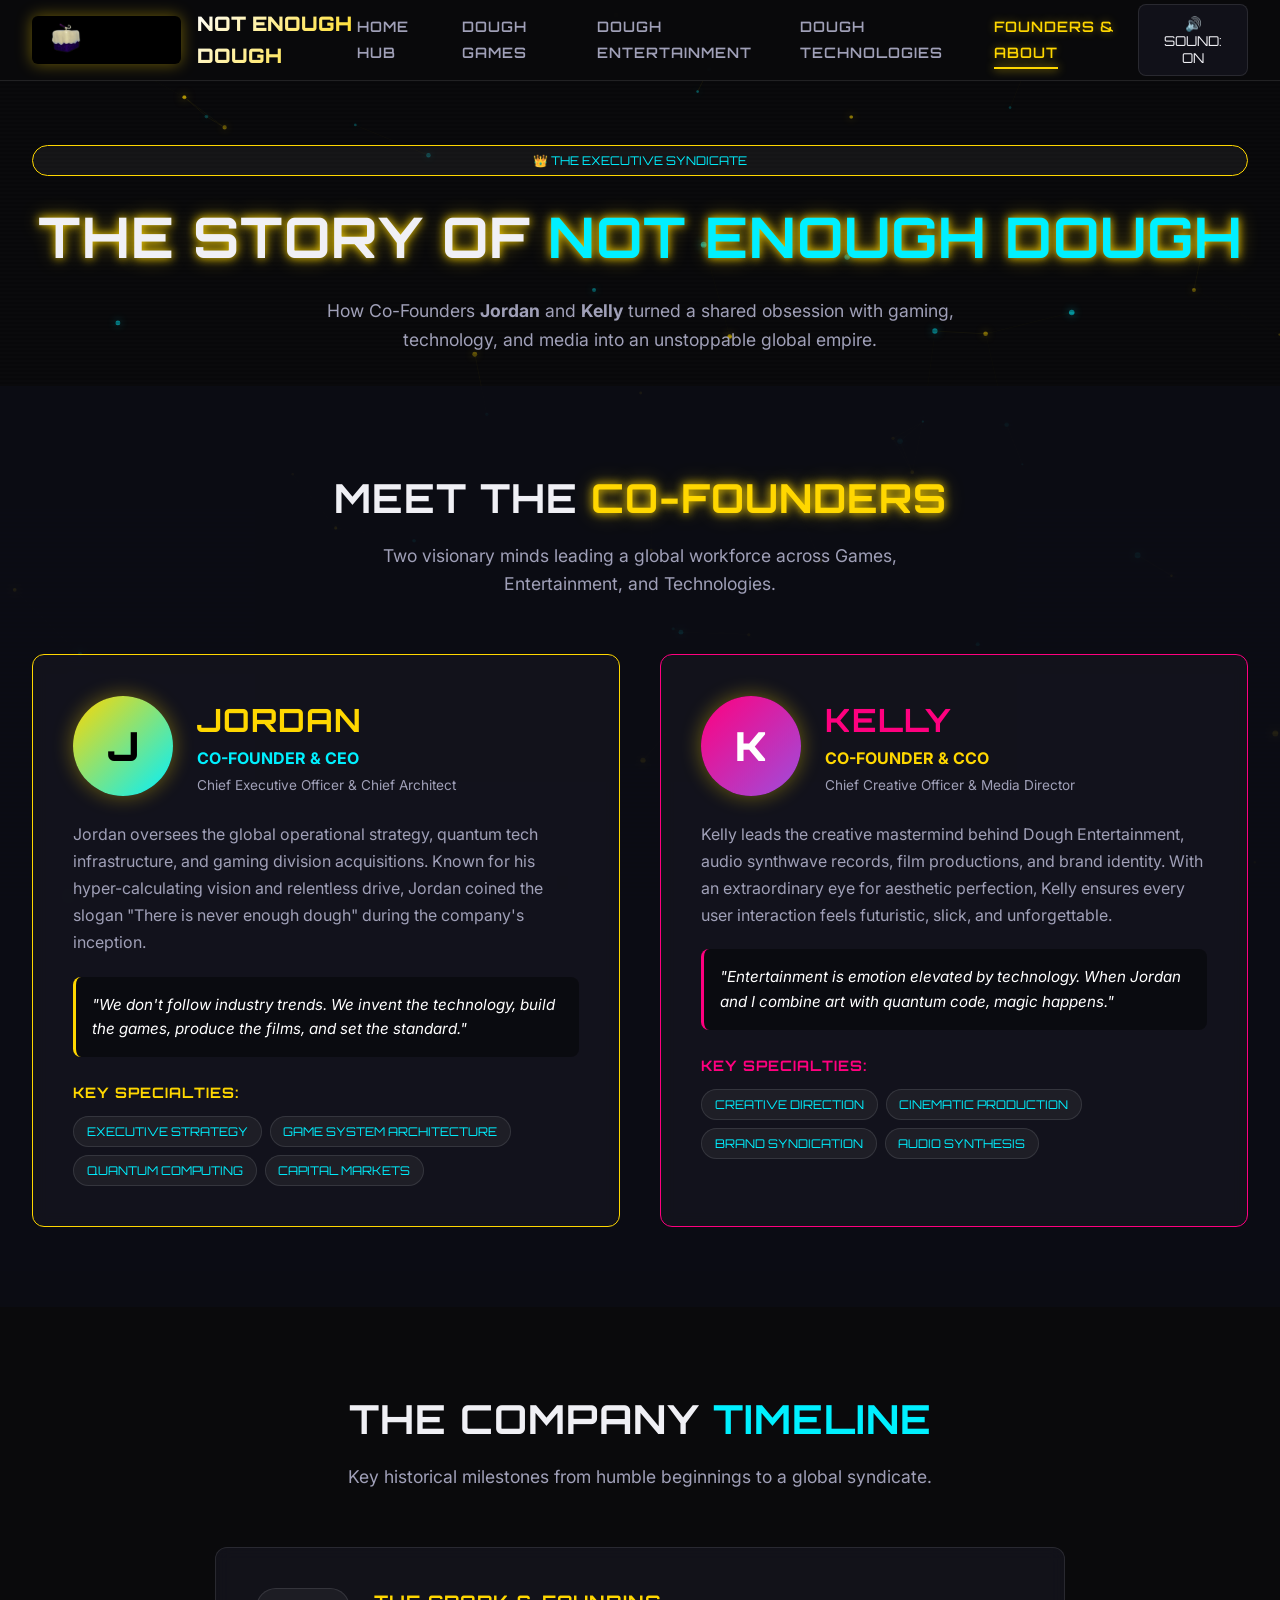
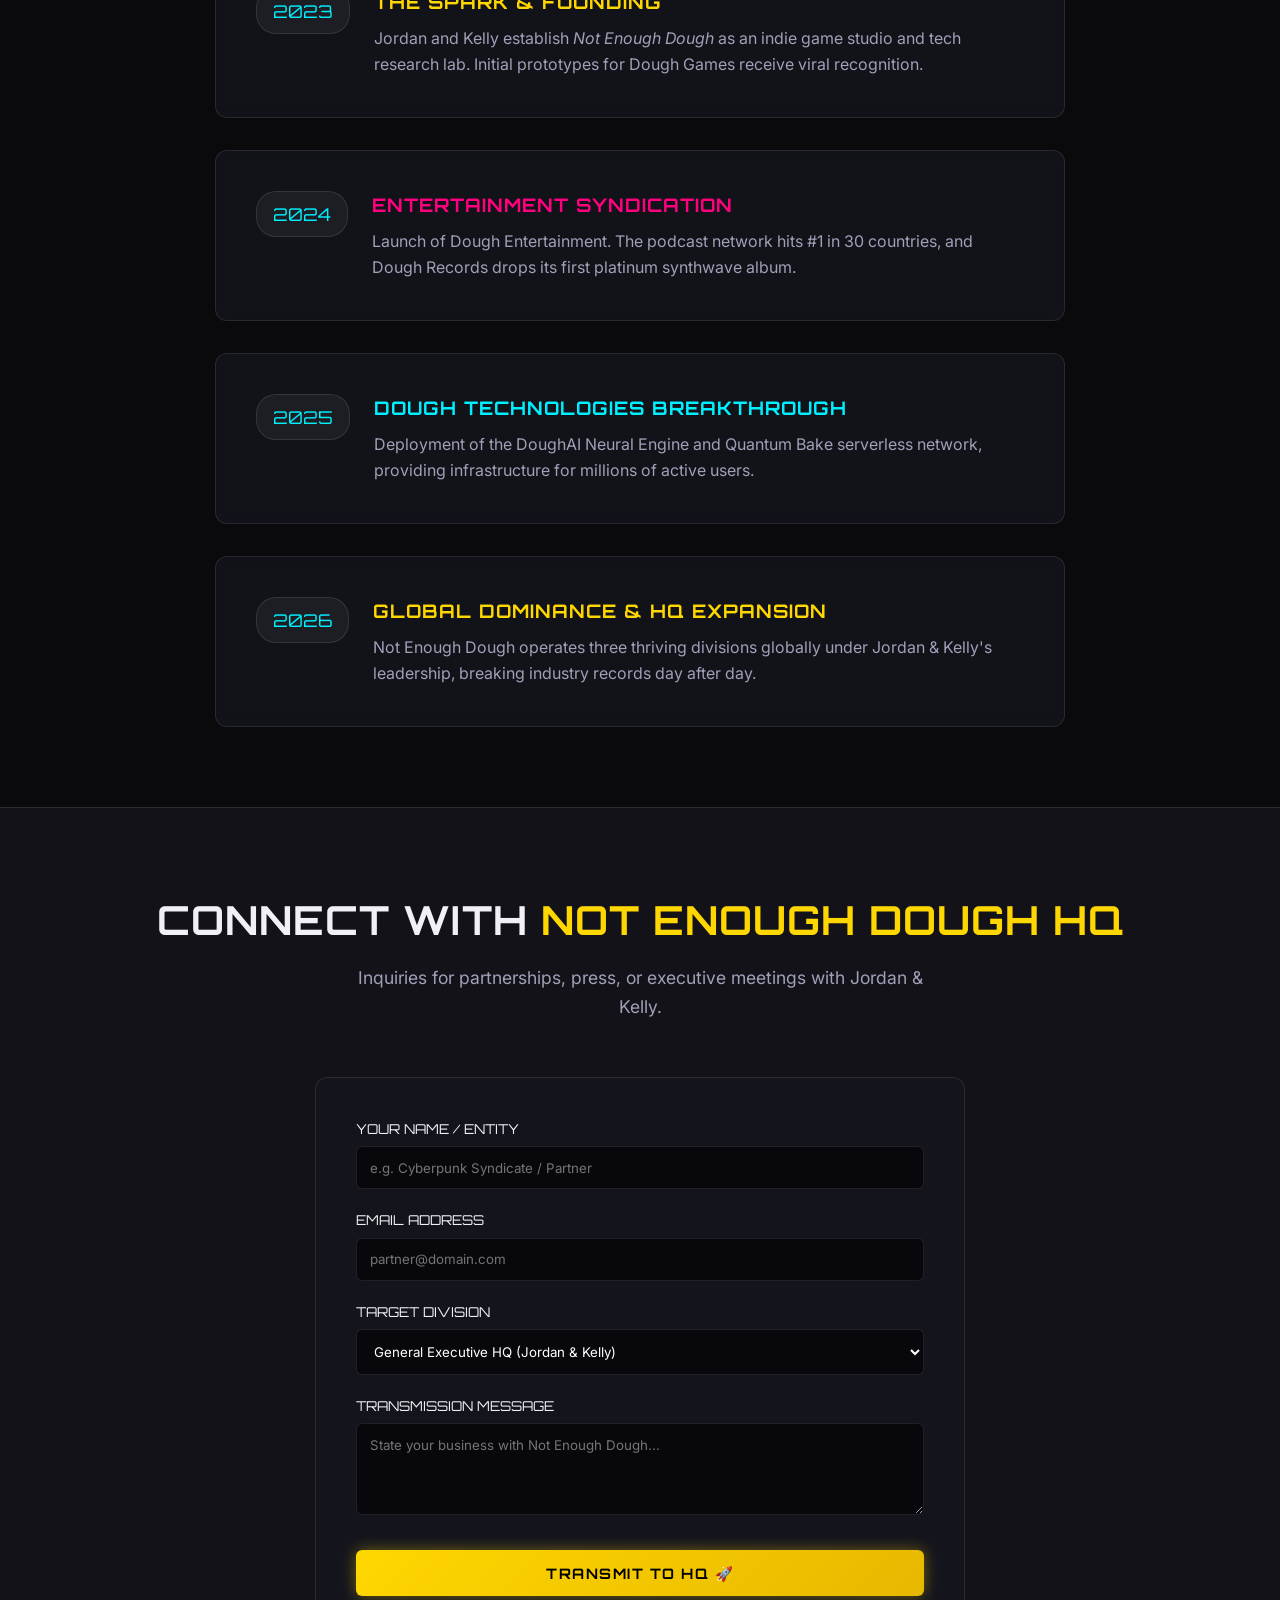
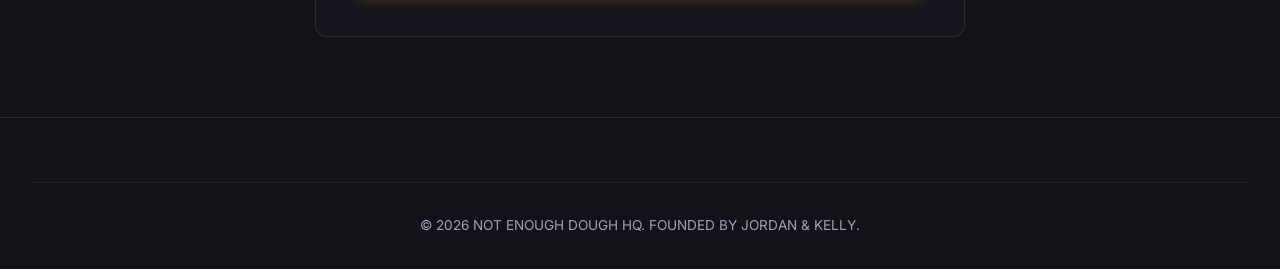
==== about.html @ 08ffbda5 "Add Not Enough Dough website with dark theme & sub-pages Create a complete cyberpunk dark-themed web" ====
<!DOCTYPE html>
<html lang="en">
<head>
  <meta charset="UTF-8">
  <meta name="viewport" content="width=device-width, initial-scale=1.0">
  <title>ABOUT & CO-FOUNDERS | Jordan & Kelly | Not Enough Dough HQ</title>
  <link rel="preconnect" href="https://fonts.googleapis.com">
  <link rel="preconnect" href="https://fonts.gstatic.com" crossorigin>
  <link href="https://fonts.googleapis.com/css2?family=Inter:wght@300;400;600;700&family=Orbitron:wght@400;600;800;900&display=swap" rel="stylesheet">
  <link rel="stylesheet" href="css/style.css">
</head>
<body>

  <!-- Overlay Scanlines -->
  <div class="scanlines"></div>

  <!-- Navigation -->
  <header class="navbar">
    <div class="container">
      <a href="index.html" class="logo-brand">
        <img src="assets/logo-black.gif" alt="Not Enough Dough Logo">
        <span class="brand-title">Not Enough Dough</span>
      </a>

      <nav>
        <ul class="nav-links">
          <li><a href="index.html">Home Hub</a></li>
          <li><a href="games.html">Dough Games</a></li>
          <li><a href="entertainment.html">Dough Entertainment</a></li>
          <li><a href="technologies.html">Dough Technologies</a></li>
          <li><a href="about.html" class="active">Founders & About</a></li>
        </ul>
      </nav>

      <div class="nav-actions">
        <button class="sound-toggle-btn">🔊 SOUND: ON</button>
        <button class="mobile-toggle">☰</button>
      </div>
    </div>
  </header>

  <main>
    <!-- Page Header -->
    <section style="padding: 4rem 0 2rem; text-align: center;">
      <div class="container">
        <div class="tag text-gold" style="margin-bottom: 1rem; border-color: var(--accent-gold);">
          👑 THE EXECUTIVE SYNDICATE
        </div>
        <h1 class="glow-gold" style="font-size: 3.5rem; margin-bottom: 1rem;">
          THE STORY OF <span class="text-cyan">NOT ENOUGH DOUGH</span>
        </h1>
        <p style="color: var(--text-secondary); max-width: 700px; margin: 0 auto; font-size: 1.1rem;">
          How Co-Founders <strong>Jordan</strong> and <strong>Kelly</strong> turned a shared obsession with gaming, technology, and media into an unstoppable global empire.
        </p>
      </div>
    </section>

    <!-- Co-Founders In-Depth Dossier -->
    <section id="founders" style="background: rgba(12, 14, 22, 0.85); border-y: 1px solid var(--border-color);">
      <div class="container">
        <div class="section-title">
          <h2>MEET THE <span class="text-gold glow-gold">CO-FOUNDERS</span></h2>
          <p>Two visionary minds leading a global workforce across Games, Entertainment, and Technologies.</p>
        </div>

        <div class="grid-2">
          <!-- Jordan Detailed Card -->
          <div class="card" style="border-color: var(--accent-gold);">
            <div style="display:flex; align-items:center; gap:1.5rem; margin-bottom:1.5rem;">
              <div class="founder-avatar" style="width:100px; height:100px; font-size:2.5rem;">J</div>
              <div>
                <h3 class="text-gold" style="font-size:2rem;">JORDAN</h3>
                <div class="role" style="color:var(--accent-cyan); font-weight:bold;">CO-FOUNDER & CEO</div>
                <div style="color:var(--text-secondary); font-size:0.85rem; margin-top:0.2rem;">Chief Executive Officer & Chief Architect</div>
              </div>
            </div>

            <p style="color:var(--text-secondary); margin-bottom:1.25rem; font-size:1rem; line-height:1.7;">
              Jordan oversees the global operational strategy, quantum tech infrastructure, and gaming division acquisitions. Known for his hyper-calculating vision and relentless drive, Jordan coined the slogan "There is never enough dough" during the company's inception.
            </p>

            <div style="background:rgba(0,0,0,0.4); padding:1rem; border-radius:8px; border-left:3px solid var(--accent-gold); margin-bottom:1.5rem;">
              <p style="font-style:italic; color:#fff; font-size:0.95rem;">
                "We don't follow industry trends. We invent the technology, build the games, produce the films, and set the standard."
              </p>
            </div>

            <h4 style="font-size:0.9rem; margin-bottom:0.75rem;" class="text-gold">KEY SPECIALTIES:</h4>
            <div class="founder-tags">
              <span class="tag">EXECUTIVE STRATEGY</span>
              <span class="tag">GAME SYSTEM ARCHITECTURE</span>
              <span class="tag">QUANTUM COMPUTING</span>
              <span class="tag">CAPITAL MARKETS</span>
            </div>
          </div>

          <!-- Kelly Detailed Card -->
          <div class="card" style="border-color: var(--accent-pink);">
            <div style="display:flex; align-items:center; gap:1.5rem; margin-bottom:1.5rem;">
              <div class="founder-avatar" style="width:100px; height:100px; font-size:2.5rem; background: linear-gradient(135deg, var(--accent-pink), var(--accent-purple)); color:#fff;">K</div>
              <div>
                <h3 class="text-pink" style="font-size:2rem;">KELLY</h3>
                <div class="role" style="color:var(--accent-gold); font-weight:bold;">CO-FOUNDER & CCO</div>
                <div style="color:var(--text-secondary); font-size:0.85rem; margin-top:0.2rem;">Chief Creative Officer & Media Director</div>
              </div>
            </div>

            <p style="color:var(--text-secondary); margin-bottom:1.25rem; font-size:1rem; line-height:1.7;">
              Kelly leads the creative mastermind behind Dough Entertainment, audio synthwave records, film productions, and brand identity. With an extraordinary eye for aesthetic perfection, Kelly ensures every user interaction feels futuristic, slick, and unforgettable.
            </p>

            <div style="background:rgba(0,0,0,0.4); padding:1rem; border-radius:8px; border-left:3px solid var(--accent-pink); margin-bottom:1.5rem;">
              <p style="font-style:italic; color:#fff; font-size:0.95rem;">
                "Entertainment is emotion elevated by technology. When Jordan and I combine art with quantum code, magic happens."
              </p>
            </div>

            <h4 style="font-size:0.9rem; margin-bottom:0.75rem;" class="text-pink">KEY SPECIALTIES:</h4>
            <div class="founder-tags">
              <span class="tag">CREATIVE DIRECTION</span>
              <span class="tag">CINEMATIC PRODUCTION</span>
              <span class="tag">BRAND SYNDICATION</span>
              <span class="tag">AUDIO SYNTHESIS</span>
            </div>
          </div>
        </div>
      </div>
    </section>

    <!-- Company History & Milestones -->
    <section id="timeline">
      <div class="container">
        <div class="section-title">
          <h2>THE COMPANY <span class="text-cyan">TIMELINE</span></h2>
          <p>Key historical milestones from humble beginnings to a global syndicate.</p>
        </div>

        <div style="max-width: 850px; margin: 0 auto; display: flex; flex-direction: column; gap: 2rem; position: relative;">
          <!-- Milestone 1 -->
          <div class="card" style="display: flex; gap: 1.5rem; align-items: flex-start;">
            <div class="tag text-gold" style="font-size: 1.1rem; padding: 0.5rem 1rem;">2023</div>
            <div>
              <h3 class="text-gold">THE SPARK & FOUNDING</h3>
              <p style="color: var(--text-secondary); margin-top: 0.5rem;">
                Jordan and Kelly establish <em>Not Enough Dough</em> as an indie game studio and tech research lab. Initial prototypes for Dough Games receive viral recognition.
              </p>
            </div>
          </div>

          <!-- Milestone 2 -->
          <div class="card" style="display: flex; gap: 1.5rem; align-items: flex-start;">
            <div class="tag text-pink" style="font-size: 1.1rem; padding: 0.5rem 1rem;">2024</div>
            <div>
              <h3 class="text-pink">ENTERTAINMENT SYNDICATION</h3>
              <p style="color: var(--text-secondary); margin-top: 0.5rem;">
                Launch of Dough Entertainment. The podcast network hits #1 in 30 countries, and Dough Records drops its first platinum synthwave album.
              </p>
            </div>
          </div>

          <!-- Milestone 3 -->
          <div class="card" style="display: flex; gap: 1.5rem; align-items: flex-start;">
            <div class="tag text-cyan" style="font-size: 1.1rem; padding: 0.5rem 1rem;">2025</div>
            <div>
              <h3 class="text-cyan">DOUGH TECHNOLOGIES BREAKTHROUGH</h3>
              <p style="color: var(--text-secondary); margin-top: 0.5rem;">
                Deployment of the DoughAI Neural Engine and Quantum Bake serverless network, providing infrastructure for millions of active users.
              </p>
            </div>
          </div>

          <!-- Milestone 4 -->
          <div class="card" style="display: flex; gap: 1.5rem; align-items: flex-start;">
            <div class="tag text-gold" style="font-size: 1.1rem; padding: 0.5rem 1rem;">2026</div>
            <div>
              <h3 class="text-gold">GLOBAL DOMINANCE & HQ EXPANSION</h3>
              <p style="color: var(--text-secondary); margin-top: 0.5rem;">
                Not Enough Dough operates three thriving divisions globally under Jordan & Kelly's leadership, breaking industry records day after day.
              </p>
            </div>
          </div>
        </div>
      </div>
    </section>

    <!-- Interactive Contact Modal / Inquiry Form -->
    <section style="background: var(--bg-secondary); border-top: 1px solid var(--border-color);">
      <div class="container">
        <div class="section-title">
          <h2>CONNECT WITH <span class="text-gold">NOT ENOUGH DOUGH HQ</span></h2>
          <p>Inquiries for partnerships, press, or executive meetings with Jordan & Kelly.</p>
        </div>

        <div class="card" style="max-width: 650px; margin: 0 auto;">
          <form onsubmit="event.preventDefault(); alert('Inquiry successfully transmitted to Jordan & Kelly at Not Enough Dough HQ!');" style="display: flex; flex-direction: column; gap: 1.25rem;">
            <div>
              <label style="display: block; font-family: var(--font-heading); font-size: 0.85rem; margin-bottom: 0.4rem; color: var(--text-primary);">YOUR NAME / ENTITY</label>
              <input type="text" placeholder="e.g. Cyberpunk Syndicate / Partner" required style="width: 100%; padding: 0.8rem; background: #08080c; border: 1px solid var(--border-color); color: #fff; border-radius: 6px; font-family: inherit;">
            </div>

            <div>
              <label style="display: block; font-family: var(--font-heading); font-size: 0.85rem; margin-bottom: 0.4rem; color: var(--text-primary);">EMAIL ADDRESS</label>
              <input type="email" placeholder="partner@domain.com" required style="width: 100%; padding: 0.8rem; background: #08080c; border: 1px solid var(--border-color); color: #fff; border-radius: 6px; font-family: inherit;">
            </div>

            <div>
              <label style="display: block; font-family: var(--font-heading); font-size: 0.85rem; margin-bottom: 0.4rem; color: var(--text-primary);">TARGET DIVISION</label>
              <select style="width: 100%; padding: 0.8rem; background: #08080c; border: 1px solid var(--border-color); color: #fff; border-radius: 6px; font-family: inherit;">
                <option>General Executive HQ (Jordan & Kelly)</option>
                <option>Dough Games Syndicate</option>
                <option>Dough Entertainment Studios</option>
                <option>Dough Technologies Labs</option>
              </select>
            </div>

            <div>
              <label style="display: block; font-family: var(--font-heading); font-size: 0.85rem; margin-bottom: 0.4rem; color: var(--text-primary);">TRANSMISSION MESSAGE</label>
              <textarea rows="4" placeholder="State your business with Not Enough Dough..." required style="width: 100%; padding: 0.8rem; background: #08080c; border: 1px solid var(--border-color); color: #fff; border-radius: 6px; font-family: inherit;"></textarea>
            </div>

            <button type="submit" class="btn btn-primary" style="margin-top: 0.5rem;">TRANSMIT TO HQ 🚀</button>
          </form>
        </div>
      </div>
    </section>
  </main>

  <!-- Footer -->
  <footer>
    <div class="container">
      <div class="footer-bottom">
        <p>&copy; 2026 NOT ENOUGH DOUGH HQ. FOUNDED BY JORDAN & KELLY.</p>
      </div>
    </div>
  </footer>

  <script src="js/main.js"></script>
</body>
</html>
---- css/style.css ----
/* --- NOT ENOUGH DOUGH GLOBAL DARK THEME & CYBERPUNK STYLES --- */
:root {
  --bg-primary: #0a0a0c;
  --bg-secondary: #121218;
  --bg-card: rgba(22, 22, 32, 0.7);
  --bg-card-hover: rgba(32, 32, 48, 0.85);
  --text-primary: #f0f0f5;
  --text-secondary: #a0a0b8;
  --accent-gold: #ffd700;
  --accent-gold-glow: rgba(255, 215, 0, 0.4);
  --accent-cyan: #00f0ff;
  --accent-cyan-glow: rgba(0, 240, 255, 0.4);
  --accent-pink: #ff007f;
  --accent-purple: #9d4edd;
  --border-color: rgba(255, 255, 255, 0.1);
  --border-glow: rgba(0, 240, 255, 0.3);
  --font-heading: 'Orbitron', -apple-system, BlinkMacSystemFont, sans-serif;
  --font-body: 'Inter', -apple-system, BlinkMacSystemFont, sans-serif;
  --transition-fast: 0.2s ease;
  --transition-normal: 0.3s ease;
}

* {
  margin: 0;
  padding: 0;
  box-sizing: border-box;
}

html {
  scroll-behavior: smooth;
  font-size: 16px;
}

body {
  background-color: var(--bg-primary);
  color: var(--text-primary);
  font-family: var(--font-body);
  overflow-x: hidden;
  min-height: 100vh;
  display: flex;
  flex-direction: column;
  line-height: 1.6;
}

/* Background Particle Canvas */
#bg-canvas {
  position: fixed;
  top: 0;
  left: 0;
  width: 100vw;
  height: 100vh;
  z-index: -2;
  pointer-events: none;
}

/* Overlay scanline effect */
.scanlines {
  position: fixed;
  top: 0;
  left: 0;
  width: 100vw;
  height: 100vh;
  background: linear-gradient(
    rgba(18, 16, 16, 0) 50%,
    rgba(0, 0, 0, 0.25) 50%
  );
  background-size: 100% 4px;
  z-index: -1;
  pointer-events: none;
  opacity: 0.6;
}

/* Typography & Utilities */
h1, h2, h3, h4, h5, h6 {
  font-family: var(--font-heading);
  letter-spacing: 1px;
  text-transform: uppercase;
}

.text-gold { color: var(--accent-gold); }
.text-cyan { color: var(--accent-cyan); }
.text-pink { color: var(--accent-pink); }
.text-purple { color: var(--accent-purple); }

.glow-gold {
  text-shadow: 0 0 10px var(--accent-gold), 0 0 20px var(--accent-gold-glow);
}

.glow-cyan {
  text-shadow: 0 0 10px var(--accent-cyan), 0 0 20px var(--accent-cyan-glow);
}

.glow-pink {
  text-shadow: 0 0 10px var(--accent-pink), 0 0 20px rgba(255, 0, 127, 0.4);
}

.container {
  width: 100%;
  max-width: 1280px;
  margin: 0 auto;
  padding: 0 2rem;
}

/* Header & Navigation */
.navbar {
  position: sticky;
  top: 0;
  z-index: 1000;
  background: rgba(10, 10, 12, 0.85);
  backdrop-filter: blur(12px);
  border-bottom: 1px solid var(--border-color);
  transition: var(--transition-normal);
}

.navbar .container {
  display: flex;
  justify-content: space-between;
  align-items: center;
  height: 80px;
}

.logo-brand {
  display: flex;
  align-items: center;
  gap: 1rem;
  text-decoration: none;
  color: var(--text-primary);
}

.logo-brand img {
  height: 48px;
  width: auto;
  border-radius: 6px;
  filter: drop-shadow(0 0 8px var(--accent-gold-glow));
  transition: transform var(--transition-fast);
}

.logo-brand:hover img {
  transform: scale(1.05) rotate(-2deg);
}

.logo-brand .brand-title {
  font-family: var(--font-heading);
  font-weight: 900;
  font-size: 1.25rem;
  background: linear-gradient(135deg, #fff 0%, var(--accent-gold) 100%);
  -webkit-background-clip: text;
  -webkit-text-fill-color: transparent;
  text-transform: uppercase;
}

.nav-links {
  display: flex;
  align-items: center;
  gap: 2rem;
  list-style: none;
}

.nav-links a {
  color: var(--text-secondary);
  text-decoration: none;
  font-family: var(--font-heading);
  font-size: 0.9rem;
  font-weight: 600;
  text-transform: uppercase;
  letter-spacing: 1px;
  position: relative;
  padding: 0.5rem 0;
  transition: var(--transition-fast);
}

.nav-links a:hover,
.nav-links a.active {
  color: var(--accent-gold);
  text-shadow: 0 0 8px var(--accent-gold-glow);
}

.nav-links a::after {
  content: '';
  position: absolute;
  bottom: 0;
  left: 0;
  width: 0%;
  height: 2px;
  background: var(--accent-gold);
  box-shadow: 0 0 10px var(--accent-gold);
  transition: width var(--transition-normal);
}

.nav-links a:hover::after,
.nav-links a.active::after {
  width: 100%;
}

.nav-actions {
  display: flex;
  align-items: center;
  gap: 1rem;
}

.sound-toggle-btn, .mobile-toggle {
  background: var(--bg-card);
  border: 1px solid var(--border-color);
  color: var(--text-primary);
  padding: 0.6rem 1rem;
  border-radius: 8px;
  cursor: pointer;
  font-family: var(--font-heading);
  font-size: 0.85rem;
  display: flex;
  align-items: center;
  gap: 0.5rem;
  transition: var(--transition-fast);
}

.sound-toggle-btn:hover, .mobile-toggle:hover {
  border-color: var(--accent-cyan);
  color: var(--accent-cyan);
  box-shadow: 0 0 12px var(--accent-cyan-glow);
}

.mobile-toggle {
  display: none;
}

/* Buttons */
.btn {
  display: inline-flex;
  align-items: center;
  justify-content: center;
  gap: 0.75rem;
  padding: 0.85rem 1.75rem;
  font-family: var(--font-heading);
  font-size: 0.9rem;
  font-weight: 700;
  text-transform: uppercase;
  letter-spacing: 1.5px;
  text-decoration: none;
  border-radius: 6px;
  cursor: pointer;
  position: relative;
  overflow: hidden;
  transition: all var(--transition-normal);
}

.btn-primary {
  background: linear-gradient(135deg, var(--accent-gold), #e6b800);
  color: #000;
  border: none;
  box-shadow: 0 0 15px var(--accent-gold-glow);
}

.btn-primary:hover {
  transform: translateY(-2px);
  box-shadow: 0 0 25px var(--accent-gold);
}

.btn-cyan {
  background: linear-gradient(135deg, var(--accent-cyan), #00b3cc);
  color: #000;
  border: none;
  box-shadow: 0 0 15px var(--accent-cyan-glow);
}

.btn-cyan:hover {
  transform: translateY(-2px);
  box-shadow: 0 0 25px var(--accent-cyan);
}

.btn-outline {
  background: transparent;
  color: var(--text-primary);
  border: 1px solid var(--border-color);
}

.btn-outline:hover {
  border-color: var(--accent-gold);
  color: var(--accent-gold);
  box-shadow: 0 0 15px var(--accent-gold-glow);
}

/* Hero Section */
.hero {
  position: relative;
  padding: 6rem 0 4rem;
  display: flex;
  align-items: center;
  min-height: calc(100vh - 80px);
}

.hero-grid {
  display: grid;
  grid-template-columns: 1fr 1fr;
  gap: 4rem;
  align-items: center;
}

.hero-content h1 {
  font-size: 3.5rem;
  line-height: 1.1;
  margin-bottom: 1.5rem;
}

.hero-content p {
  font-size: 1.2rem;
  color: var(--text-secondary);
  margin-bottom: 2.5rem;
  max-width: 540px;
}

.hero-actions {
  display: flex;
  gap: 1.25rem;
  flex-wrap: wrap;
}

.hero-media {
  position: relative;
  display: flex;
  justify-content: center;
  align-items: center;
}

.hero-logo-frame {
  position: relative;
  border-radius: 16px;
  padding: 10px;
  background: linear-gradient(135deg, rgba(255,215,0,0.2), rgba(0,240,255,0.2));
  box-shadow: 0 0 40px rgba(0, 240, 255, 0.2), inset 0 0 20px rgba(255, 215, 0, 0.1);
  animation: float 6s ease-in-out infinite;
}

.hero-logo-frame img {
  width: 100%;
  max-width: 480px;
  height: auto;
  border-radius: 12px;
  display: block;
}

@keyframes float {
  0%, 100% { transform: translateY(0px) rotate(0deg); }
  50% { transform: translateY(-12px) rotate(0.5deg); }
}

/* Cards & Grid Layouts */
.grid-3 {
  display: grid;
  grid-template-columns: repeat(auto-fit, minmax(320px, 1fr));
  gap: 2rem;
}

.grid-2 {
  display: grid;
  grid-template-columns: repeat(auto-fit, minmax(420px, 1fr));
  gap: 2.5rem;
}

.card {
  background: var(--bg-card);
  border: 1px solid var(--border-color);
  border-radius: 12px;
  padding: 2.5rem;
  position: relative;
  overflow: hidden;
  backdrop-filter: blur(8px);
  transition: all var(--transition-normal);
}

.card:hover {
  background: var(--bg-card-hover);
  border-color: var(--border-glow);
  transform: translateY(-6px);
  box-shadow: 0 12px 30px rgba(0, 0, 0, 0.5), 0 0 20px var(--border-glow);
}

.card::before {
  content: '';
  position: absolute;
  top: 0;
  left: 0;
  width: 100%;
  height: 3px;
  background: linear-gradient(90deg, transparent, var(--accent-gold), transparent);
  opacity: 0;
  transition: opacity var(--transition-normal);
}

.card:hover::before {
  opacity: 1;
}

/* Founders Section */
.founder-card {
  display: flex;
  flex-direction: column;
  gap: 1.5rem;
}

.founder-header {
  display: flex;
  align-items: center;
  gap: 1.5rem;
}

.founder-avatar {
  width: 80px;
  height: 80px;
  border-radius: 50%;
  background: linear-gradient(135deg, var(--accent-gold), var(--accent-cyan));
  display: flex;
  align-items: center;
  justify-content: center;
  font-family: var(--font-heading);
  font-weight: 900;
  font-size: 2rem;
  color: #000;
  box-shadow: 0 0 20px var(--accent-gold-glow);
}

.founder-info h3 {
  font-size: 1.5rem;
  color: var(--text-primary);
}

.founder-info .role {
  color: var(--accent-gold);
  font-size: 0.9rem;
  font-weight: 600;
  text-transform: uppercase;
}

.founder-bio {
  color: var(--text-secondary);
  font-size: 1rem;
}

.founder-tags {
  display: flex;
  flex-wrap: wrap;
  gap: 0.5rem;
}

.tag {
  background: rgba(255, 255, 255, 0.05);
  border: 1px solid var(--border-color);
  padding: 0.3rem 0.8rem;
  border-radius: 20px;
  font-size: 0.75rem;
  font-family: var(--font-heading);
  color: var(--accent-cyan);
}

/* Division Hub Cards */
.division-card .division-icon {
  font-size: 3rem;
  margin-bottom: 1.5rem;
  display: inline-block;
}

.division-card h3 {
  font-size: 1.8rem;
  margin-bottom: 1rem;
}

.division-card p {
  color: var(--text-secondary);
  margin-bottom: 1.75rem;
}

/* Stats Counter Section */
.stats-bar {
  background: var(--bg-secondary);
  border-y: 1px solid var(--border-color);
  padding: 3rem 0;
  margin: 4rem 0;
}

.stats-grid {
  display: grid;
  grid-template-columns: repeat(auto-fit, minmax(200px, 1fr));
  gap: 2rem;
  text-align: center;
}

.stat-item .number {
  font-family: var(--font-heading);
  font-size: 3rem;
  font-weight: 900;
  color: var(--accent-gold);
  line-height: 1;
  margin-bottom: 0.5rem;
}

.stat-item .label {
  color: var(--text-secondary);
  font-size: 0.9rem;
  text-transform: uppercase;
  letter-spacing: 1px;
}

/* Sections General */
section {
  padding: 5rem 0;
}

.section-title {
  text-align: center;
  margin-bottom: 3.5rem;
}

.section-title h2 {
  font-size: 2.5rem;
  margin-bottom: 0.75rem;
}

.section-title p {
  color: var(--text-secondary);
  font-size: 1.1rem;
  max-width: 600px;
  margin: 0 auto;
}

/* Interactive Components */
/* Mini Terminal */
.terminal-window {
  background: #000;
  border: 1px solid var(--border-color);
  border-radius: 8px;
  box-shadow: 0 10px 30px rgba(0,0,0,0.8), 0 0 15px rgba(0, 240, 255, 0.2);
  overflow: hidden;
  font-family: 'Courier New', Courier, monospace;
}

.terminal-header {
  background: #1a1a24;
  padding: 0.75rem 1rem;
  display: flex;
  align-items: center;
  justify-content: space-between;
  border-bottom: 1px solid var(--border-color);
}

.terminal-dots {
  display: flex;
  gap: 0.5rem;
}

.dot {
  width: 12px;
  height: 12px;
  border-radius: 50%;
}

.dot-red { background: #ff5f56; }
.dot-yellow { background: #ffbd2e; }
.dot-green { background: #27c93f; }

.terminal-title {
  color: var(--text-secondary);
  font-size: 0.8rem;
}

.terminal-body {
  padding: 1.5rem;
  height: 320px;
  overflow-y: auto;
  color: var(--accent-cyan);
  display: flex;
  flex-direction: column;
  gap: 0.5rem;
}

.terminal-line {
  line-height: 1.4;
  word-break: break-all;
}

.terminal-input-row {
  display: flex;
  align-items: center;
  gap: 0.5rem;
  margin-top: 0.5rem;
}

.terminal-prompt {
  color: var(--accent-gold);
  font-weight: bold;
}

.terminal-input {
  background: transparent;
  border: none;
  color: #fff;
  font-family: inherit;
  font-size: 1rem;
  outline: none;
  flex: 1;
}

/* Canvas Mini Game */
.game-container {
  display: flex;
  flex-direction: column;
  align-items: center;
  gap: 1.5rem;
}

#game-canvas {
  background: #050508;
  border: 2px solid var(--accent-cyan);
  border-radius: 8px;
  box-shadow: 0 0 20px var(--accent-cyan-glow);
  max-width: 100%;
}

.game-controls {
  display: flex;
  gap: 1rem;
  align-items: center;
}

/* Footer */
footer {
  margin-top: auto;
  background: var(--bg-secondary);
  border-top: 1px solid var(--border-color);
  padding: 4rem 0 2rem;
}

.footer-grid {
  display: grid;
  grid-template-columns: 2fr repeat(3, 1fr);
  gap: 3rem;
  margin-bottom: 3rem;
}

.footer-brand p {
  color: var(--text-secondary);
  margin-top: 1rem;
  font-size: 0.95rem;
}

.footer-column h4 {
  color: var(--text-primary);
  font-size: 1rem;
  margin-bottom: 1.25rem;
}

.footer-column ul {
  list-style: none;
  display: flex;
  flex-direction: column;
  gap: 0.75rem;
}

.footer-column a {
  color: var(--text-secondary);
  text-decoration: none;
  font-size: 0.9rem;
  transition: var(--transition-fast);
}

.footer-column a:hover {
  color: var(--accent-gold);
}

.footer-bottom {
  text-align: center;
  padding-top: 2rem;
  border-top: 1px solid rgba(255, 255, 255, 0.05);
  color: var(--text-secondary);
  font-size: 0.85rem;
}

/* Responsive adjustments */
@media (max-width: 992px) {
  .hero-grid {
    grid-template-columns: 1fr;
    text-align: center;
  }

  .hero-content p {
    margin: 0 auto 2.5rem;
  }

  .hero-actions {
    justify-content: center;
  }

  .footer-grid {
    grid-template-columns: 1fr 1fr;
  }
}

@media (max-width: 768px) {
  .nav-links {
    position: fixed;
    top: 80px;
    right: -100%;
    width: 260px;
    height: calc(100vh - 80px);
    background: var(--bg-secondary);
    flex-direction: column;
    padding: 2rem;
    align-items: flex-start;
    border-left: 1px solid var(--border-color);
    transition: right var(--transition-normal);
  }

  .nav-links.active {
    right: 0;
  }

  .mobile-toggle {
    display: flex;
  }

  .hero-content h1 {
    font-size: 2.5rem;
  }

  .footer-grid {
    grid-template-columns: 1fr;
  }
}
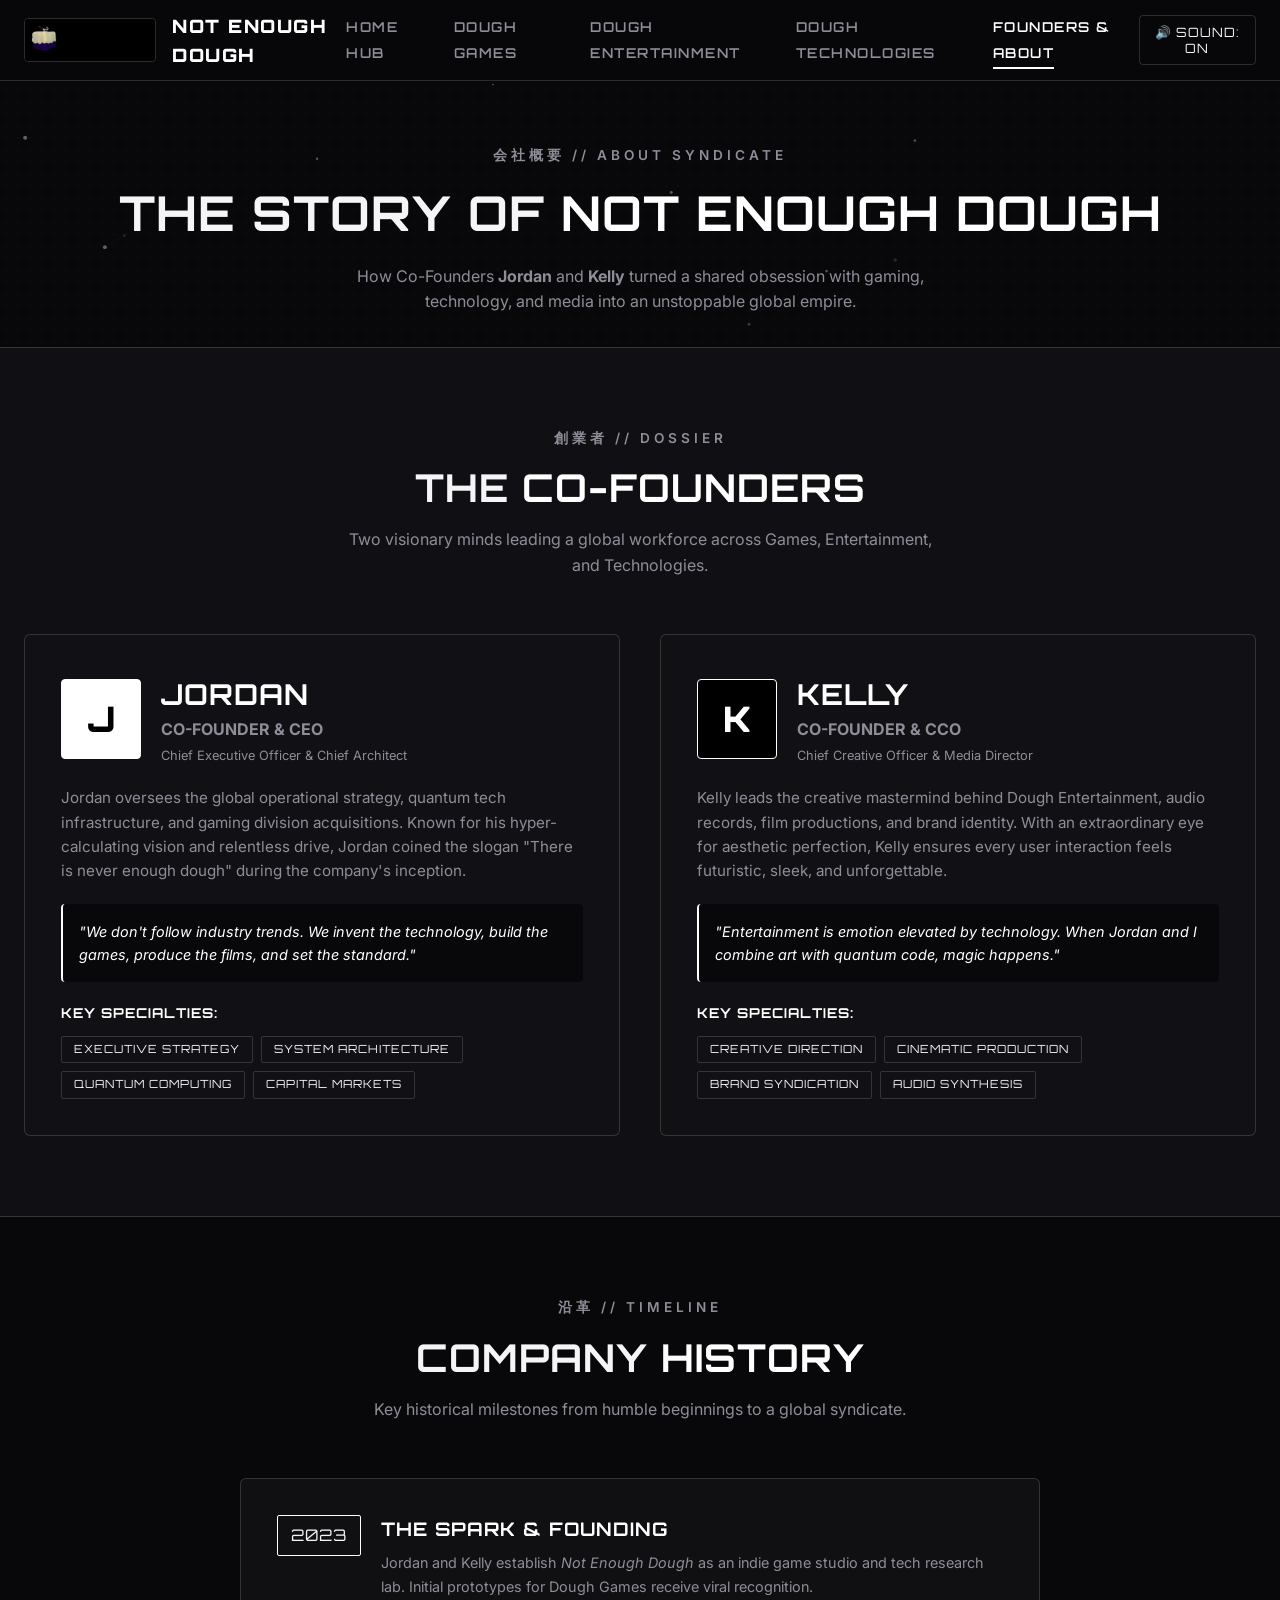
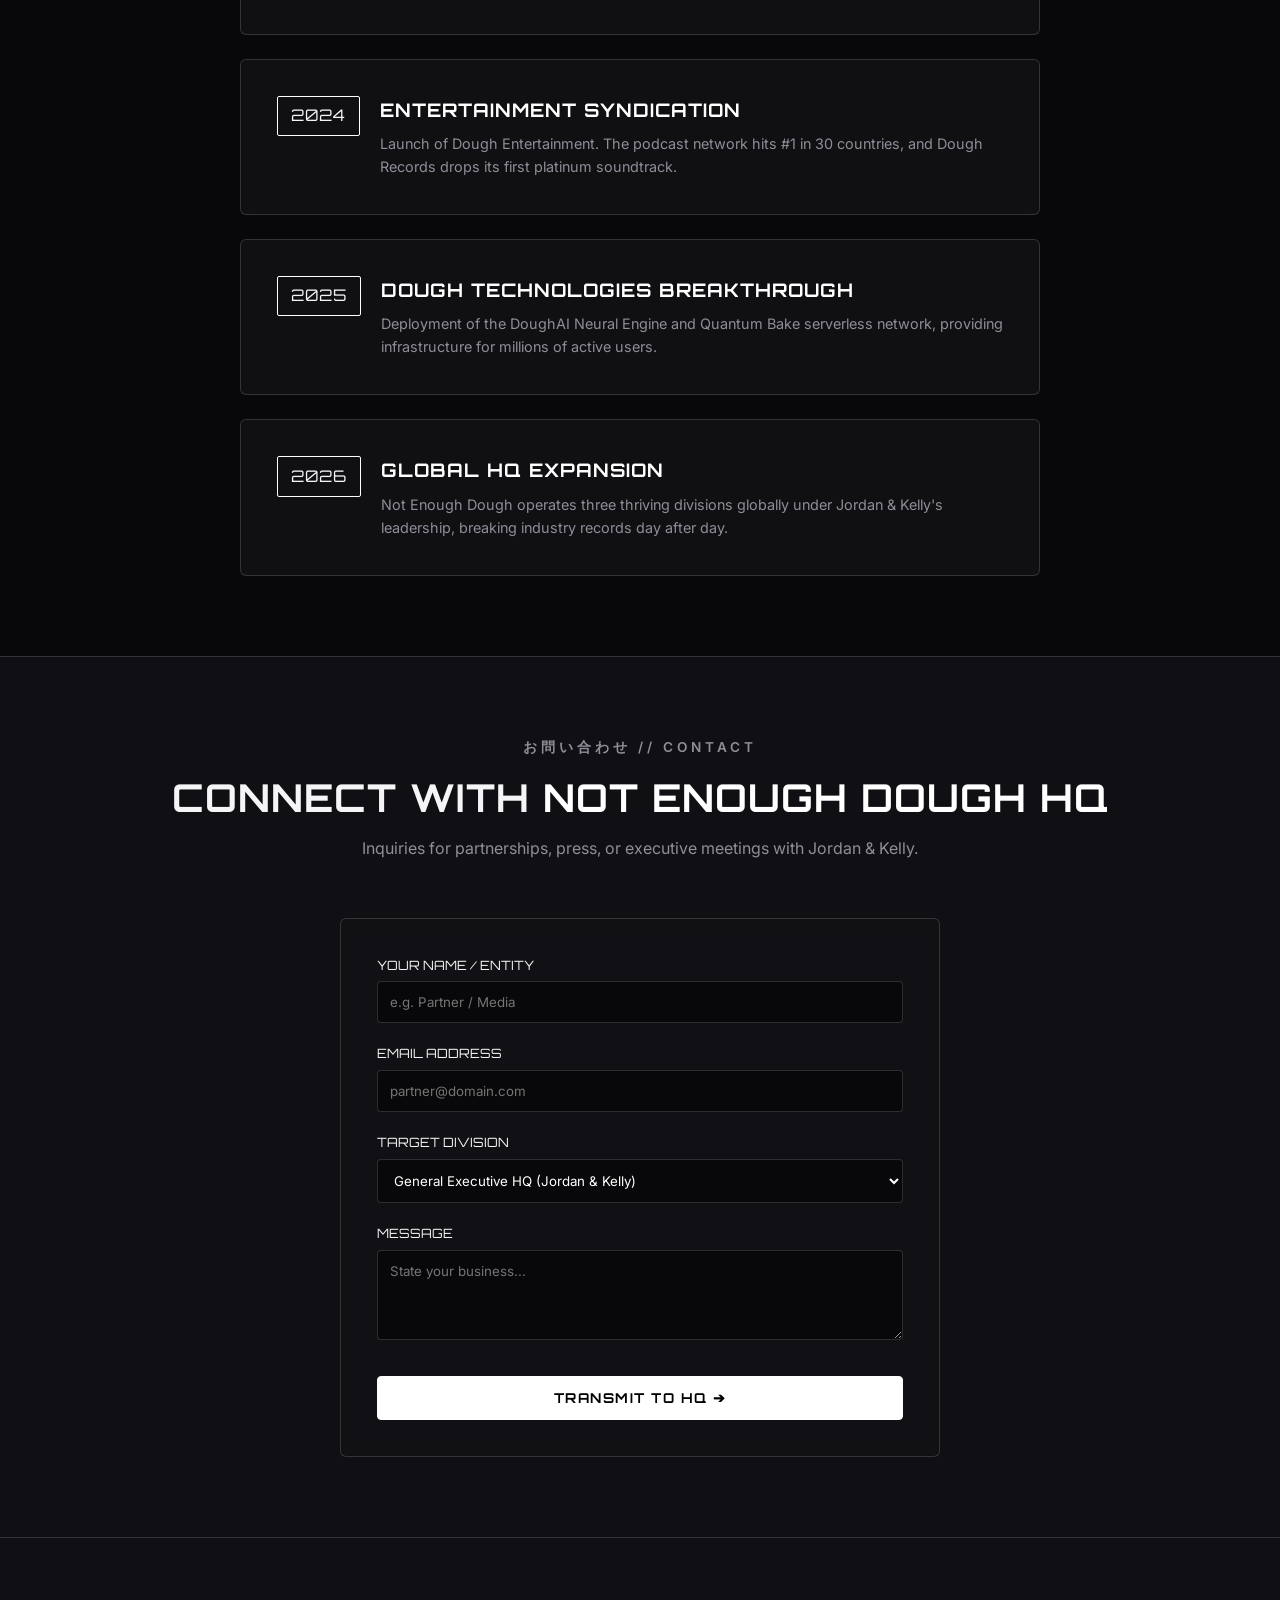
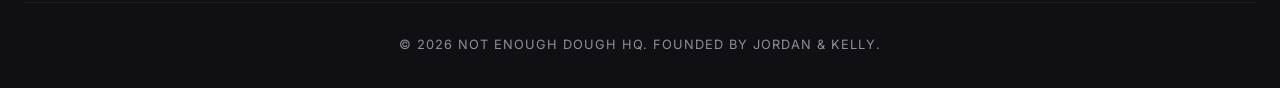
==== commit 4cc729c0: "Create black & white anime theme website for Not Enough Dough Re-architect website into a calm, high" ====
--- a/about.html
+++ b/about.html
@@ -11,7 +11,7 @@
 </head>
 <body>
 
-  <!-- Overlay Scanlines -->
+  <!-- Overlay Halftone / Scanline Pattern -->
   <div class="scanlines"></div>
 
   <!-- Navigation -->
@@ -43,79 +43,78 @@
     <!-- Page Header -->
     <section style="padding: 4rem 0 2rem; text-align: center;">
       <div class="container">
-        <div class="tag text-gold" style="margin-bottom: 1rem; border-color: var(--accent-gold);">
-          👑 THE EXECUTIVE SYNDICATE
-        </div>
-        <h1 class="glow-gold" style="font-size: 3.5rem; margin-bottom: 1rem;">
-          THE STORY OF <span class="text-cyan">NOT ENOUGH DOUGH</span>
+        <div class="japanese-title" style="margin-bottom: 0.5rem;">会社概要 // ABOUT SYNDICATE</div>
+        <h1 style="font-size: 3rem; margin-bottom: 0.75rem;">
+          THE STORY OF <span class="text-white">NOT ENOUGH DOUGH</span>
         </h1>
-        <p style="color: var(--text-secondary); max-width: 700px; margin: 0 auto; font-size: 1.1rem;">
+        <p style="color: var(--text-muted); max-width: 650px; margin: 0 auto; font-size: 1rem;">
           How Co-Founders <strong>Jordan</strong> and <strong>Kelly</strong> turned a shared obsession with gaming, technology, and media into an unstoppable global empire.
         </p>
       </div>
     </section>
 
     <!-- Co-Founders In-Depth Dossier -->
-    <section id="founders" style="background: rgba(12, 14, 22, 0.85); border-y: 1px solid var(--border-color);">
+    <section id="founders" style="background: var(--bg-secondary); border-top: 1px solid var(--border-color); border-bottom: 1px solid var(--border-color);">
       <div class="container">
         <div class="section-title">
-          <h2>MEET THE <span class="text-gold glow-gold">CO-FOUNDERS</span></h2>
+          <div class="japanese-title" style="margin-bottom: 0.5rem;">創業者 // DOSSIER</div>
+          <h2>THE <span class="text-white">CO-FOUNDERS</span></h2>
           <p>Two visionary minds leading a global workforce across Games, Entertainment, and Technologies.</p>
         </div>
 
         <div class="grid-2">
           <!-- Jordan Detailed Card -->
-          <div class="card" style="border-color: var(--accent-gold);">
-            <div style="display:flex; align-items:center; gap:1.5rem; margin-bottom:1.5rem;">
-              <div class="founder-avatar" style="width:100px; height:100px; font-size:2.5rem;">J</div>
+          <div class="card">
+            <div style="display:flex; align-items:center; gap:1.25rem; margin-bottom:1.25rem;">
+              <div class="founder-avatar" style="width:80px; height:80px; font-size:2.2rem;">J</div>
               <div>
-                <h3 class="text-gold" style="font-size:2rem;">JORDAN</h3>
-                <div class="role" style="color:var(--accent-cyan); font-weight:bold;">CO-FOUNDER & CEO</div>
-                <div style="color:var(--text-secondary); font-size:0.85rem; margin-top:0.2rem;">Chief Executive Officer & Chief Architect</div>
+                <h3 class="text-white" style="font-size:1.8rem;">JORDAN</h3>
+                <div class="role" style="color:var(--text-muted); font-weight:bold;">CO-FOUNDER & CEO</div>
+                <div style="color:var(--text-muted); font-size:0.8rem; margin-top:0.2rem;">Chief Executive Officer & Chief Architect</div>
               </div>
             </div>
 
-            <p style="color:var(--text-secondary); margin-bottom:1.25rem; font-size:1rem; line-height:1.7;">
+            <p style="color:var(--text-muted); margin-bottom:1.25rem; font-size:0.95rem; line-height:1.6;">
               Jordan oversees the global operational strategy, quantum tech infrastructure, and gaming division acquisitions. Known for his hyper-calculating vision and relentless drive, Jordan coined the slogan "There is never enough dough" during the company's inception.
             </p>
 
-            <div style="background:rgba(0,0,0,0.4); padding:1rem; border-radius:8px; border-left:3px solid var(--accent-gold); margin-bottom:1.5rem;">
-              <p style="font-style:italic; color:#fff; font-size:0.95rem;">
+            <div style="background:#08080a; padding:1rem; border-radius:4px; border-left:2px solid #ffffff; margin-bottom:1.25rem;">
+              <p style="font-style:italic; color:#fff; font-size:0.9rem;">
                 "We don't follow industry trends. We invent the technology, build the games, produce the films, and set the standard."
               </p>
             </div>
 
-            <h4 style="font-size:0.9rem; margin-bottom:0.75rem;" class="text-gold">KEY SPECIALTIES:</h4>
+            <h4 style="font-size:0.85rem; margin-bottom:0.75rem;" class="text-white">KEY SPECIALTIES:</h4>
             <div class="founder-tags">
               <span class="tag">EXECUTIVE STRATEGY</span>
-              <span class="tag">GAME SYSTEM ARCHITECTURE</span>
+              <span class="tag">SYSTEM ARCHITECTURE</span>
               <span class="tag">QUANTUM COMPUTING</span>
               <span class="tag">CAPITAL MARKETS</span>
             </div>
           </div>
 
           <!-- Kelly Detailed Card -->
-          <div class="card" style="border-color: var(--accent-pink);">
-            <div style="display:flex; align-items:center; gap:1.5rem; margin-bottom:1.5rem;">
-              <div class="founder-avatar" style="width:100px; height:100px; font-size:2.5rem; background: linear-gradient(135deg, var(--accent-pink), var(--accent-purple)); color:#fff;">K</div>
+          <div class="card">
+            <div style="display:flex; align-items:center; gap:1.25rem; margin-bottom:1.25rem;">
+              <div class="founder-avatar" style="width:80px; height:80px; font-size:2.2rem; background:#000; color:#fff; border:1px solid #fff;">K</div>
               <div>
-                <h3 class="text-pink" style="font-size:2rem;">KELLY</h3>
-                <div class="role" style="color:var(--accent-gold); font-weight:bold;">CO-FOUNDER & CCO</div>
-                <div style="color:var(--text-secondary); font-size:0.85rem; margin-top:0.2rem;">Chief Creative Officer & Media Director</div>
+                <h3 class="text-white" style="font-size:1.8rem;">KELLY</h3>
+                <div class="role" style="color:var(--text-muted); font-weight:bold;">CO-FOUNDER & CCO</div>
+                <div style="color:var(--text-muted); font-size:0.8rem; margin-top:0.2rem;">Chief Creative Officer & Media Director</div>
               </div>
             </div>
 
-            <p style="color:var(--text-secondary); margin-bottom:1.25rem; font-size:1rem; line-height:1.7;">
-              Kelly leads the creative mastermind behind Dough Entertainment, audio synthwave records, film productions, and brand identity. With an extraordinary eye for aesthetic perfection, Kelly ensures every user interaction feels futuristic, slick, and unforgettable.
+            <p style="color:var(--text-muted); margin-bottom:1.25rem; font-size:0.95rem; line-height:1.6;">
+              Kelly leads the creative mastermind behind Dough Entertainment, audio records, film productions, and brand identity. With an extraordinary eye for aesthetic perfection, Kelly ensures every user interaction feels futuristic, sleek, and unforgettable.
             </p>
 
-            <div style="background:rgba(0,0,0,0.4); padding:1rem; border-radius:8px; border-left:3px solid var(--accent-pink); margin-bottom:1.5rem;">
-              <p style="font-style:italic; color:#fff; font-size:0.95rem;">
+            <div style="background:#08080a; padding:1rem; border-radius:4px; border-left:2px solid #ffffff; margin-bottom:1.25rem;">
+              <p style="font-style:italic; color:#fff; font-size:0.9rem;">
                 "Entertainment is emotion elevated by technology. When Jordan and I combine art with quantum code, magic happens."
               </p>
             </div>
 
-            <h4 style="font-size:0.9rem; margin-bottom:0.75rem;" class="text-pink">KEY SPECIALTIES:</h4>
+            <h4 style="font-size:0.85rem; margin-bottom:0.75rem;" class="text-white">KEY SPECIALTIES:</h4>
             <div class="founder-tags">
               <span class="tag">CREATIVE DIRECTION</span>
               <span class="tag">CINEMATIC PRODUCTION</span>
@@ -131,50 +130,51 @@
     <section id="timeline">
       <div class="container">
         <div class="section-title">
-          <h2>THE COMPANY <span class="text-cyan">TIMELINE</span></h2>
+          <div class="japanese-title" style="margin-bottom: 0.5rem;">沿革 // TIMELINE</div>
+          <h2>COMPANY <span class="text-white">HISTORY</span></h2>
           <p>Key historical milestones from humble beginnings to a global syndicate.</p>
         </div>
 
-        <div style="max-width: 850px; margin: 0 auto; display: flex; flex-direction: column; gap: 2rem; position: relative;">
+        <div style="max-width: 800px; margin: 0 auto; display: flex; flex-direction: column; gap: 1.5rem;">
           <!-- Milestone 1 -->
-          <div class="card" style="display: flex; gap: 1.5rem; align-items: flex-start;">
-            <div class="tag text-gold" style="font-size: 1.1rem; padding: 0.5rem 1rem;">2023</div>
-            <div>
-              <h3 class="text-gold">THE SPARK & FOUNDING</h3>
-              <p style="color: var(--text-secondary); margin-top: 0.5rem;">
+          <div class="card" style="display: flex; gap: 1.25rem; align-items: flex-start; flex-wrap: wrap;">
+            <div class="tag" style="font-size: 1rem; padding: 0.4rem 0.8rem; border-color: #fff;">2023</div>
+            <div style="flex: 1;">
+              <h3 class="text-white">THE SPARK & FOUNDING</h3>
+              <p style="color: var(--text-muted); margin-top: 0.4rem; font-size: 0.9rem;">
                 Jordan and Kelly establish <em>Not Enough Dough</em> as an indie game studio and tech research lab. Initial prototypes for Dough Games receive viral recognition.
               </p>
             </div>
           </div>
 
           <!-- Milestone 2 -->
-          <div class="card" style="display: flex; gap: 1.5rem; align-items: flex-start;">
-            <div class="tag text-pink" style="font-size: 1.1rem; padding: 0.5rem 1rem;">2024</div>
-            <div>
-              <h3 class="text-pink">ENTERTAINMENT SYNDICATION</h3>
-              <p style="color: var(--text-secondary); margin-top: 0.5rem;">
-                Launch of Dough Entertainment. The podcast network hits #1 in 30 countries, and Dough Records drops its first platinum synthwave album.
+          <div class="card" style="display: flex; gap: 1.25rem; align-items: flex-start; flex-wrap: wrap;">
+            <div class="tag" style="font-size: 1rem; padding: 0.4rem 0.8rem; border-color: #fff;">2024</div>
+            <div style="flex: 1;">
+              <h3 class="text-white">ENTERTAINMENT SYNDICATION</h3>
+              <p style="color: var(--text-muted); margin-top: 0.4rem; font-size: 0.9rem;">
+                Launch of Dough Entertainment. The podcast network hits #1 in 30 countries, and Dough Records drops its first platinum soundtrack.
               </p>
             </div>
           </div>
 
           <!-- Milestone 3 -->
-          <div class="card" style="display: flex; gap: 1.5rem; align-items: flex-start;">
-            <div class="tag text-cyan" style="font-size: 1.1rem; padding: 0.5rem 1rem;">2025</div>
-            <div>
-              <h3 class="text-cyan">DOUGH TECHNOLOGIES BREAKTHROUGH</h3>
-              <p style="color: var(--text-secondary); margin-top: 0.5rem;">
+          <div class="card" style="display: flex; gap: 1.25rem; align-items: flex-start; flex-wrap: wrap;">
+            <div class="tag" style="font-size: 1rem; padding: 0.4rem 0.8rem; border-color: #fff;">2025</div>
+            <div style="flex: 1;">
+              <h3 class="text-white">DOUGH TECHNOLOGIES BREAKTHROUGH</h3>
+              <p style="color: var(--text-muted); margin-top: 0.4rem; font-size: 0.9rem;">
                 Deployment of the DoughAI Neural Engine and Quantum Bake serverless network, providing infrastructure for millions of active users.
               </p>
             </div>
           </div>
 
           <!-- Milestone 4 -->
-          <div class="card" style="display: flex; gap: 1.5rem; align-items: flex-start;">
-            <div class="tag text-gold" style="font-size: 1.1rem; padding: 0.5rem 1rem;">2026</div>
-            <div>
-              <h3 class="text-gold">GLOBAL DOMINANCE & HQ EXPANSION</h3>
-              <p style="color: var(--text-secondary); margin-top: 0.5rem;">
+          <div class="card" style="display: flex; gap: 1.25rem; align-items: flex-start; flex-wrap: wrap;">
+            <div class="tag" style="font-size: 1rem; padding: 0.4rem 0.8rem; border-color: #fff;">2026</div>
+            <div style="flex: 1;">
+              <h3 class="text-white">GLOBAL HQ EXPANSION</h3>
+              <p style="color: var(--text-muted); margin-top: 0.4rem; font-size: 0.9rem;">
                 Not Enough Dough operates three thriving divisions globally under Jordan & Kelly's leadership, breaking industry records day after day.
               </p>
             </div>
@@ -183,42 +183,43 @@
       </div>
     </section>
 
-    <!-- Interactive Contact Modal / Inquiry Form -->
+    <!-- Interactive Contact Form -->
     <section style="background: var(--bg-secondary); border-top: 1px solid var(--border-color);">
       <div class="container">
         <div class="section-title">
-          <h2>CONNECT WITH <span class="text-gold">NOT ENOUGH DOUGH HQ</span></h2>
+          <div class="japanese-title" style="margin-bottom: 0.5rem;">お問い合わせ // CONTACT</div>
+          <h2>CONNECT WITH <span class="text-white">NOT ENOUGH DOUGH HQ</span></h2>
           <p>Inquiries for partnerships, press, or executive meetings with Jordan & Kelly.</p>
         </div>
 
-        <div class="card" style="max-width: 650px; margin: 0 auto;">
+        <div class="card" style="max-width: 600px; margin: 0 auto;">
           <form onsubmit="event.preventDefault(); alert('Inquiry successfully transmitted to Jordan & Kelly at Not Enough Dough HQ!');" style="display: flex; flex-direction: column; gap: 1.25rem;">
             <div>
-              <label style="display: block; font-family: var(--font-heading); font-size: 0.85rem; margin-bottom: 0.4rem; color: var(--text-primary);">YOUR NAME / ENTITY</label>
-              <input type="text" placeholder="e.g. Cyberpunk Syndicate / Partner" required style="width: 100%; padding: 0.8rem; background: #08080c; border: 1px solid var(--border-color); color: #fff; border-radius: 6px; font-family: inherit;">
-            </div>
-
-            <div>
-              <label style="display: block; font-family: var(--font-heading); font-size: 0.85rem; margin-bottom: 0.4rem; color: var(--text-primary);">EMAIL ADDRESS</label>
-              <input type="email" placeholder="partner@domain.com" required style="width: 100%; padding: 0.8rem; background: #08080c; border: 1px solid var(--border-color); color: #fff; border-radius: 6px; font-family: inherit;">
-            </div>
-
-            <div>
-              <label style="display: block; font-family: var(--font-heading); font-size: 0.85rem; margin-bottom: 0.4rem; color: var(--text-primary);">TARGET DIVISION</label>
-              <select style="width: 100%; padding: 0.8rem; background: #08080c; border: 1px solid var(--border-color); color: #fff; border-radius: 6px; font-family: inherit;">
+              <label style="display: block; font-family: var(--font-heading); font-size: 0.8rem; margin-bottom: 0.4rem; color: var(--text-primary);">YOUR NAME / ENTITY</label>
+              <input type="text" placeholder="e.g. Partner / Media" required style="width: 100%; padding: 0.75rem; background: #08080a; border: 1px solid var(--border-color); color: #fff; border-radius: 4px; font-family: inherit;">
+            </div>
+
+            <div>
+              <label style="display: block; font-family: var(--font-heading); font-size: 0.8rem; margin-bottom: 0.4rem; color: var(--text-primary);">EMAIL ADDRESS</label>
+              <input type="email" placeholder="partner@domain.com" required style="width: 100%; padding: 0.75rem; background: #08080a; border: 1px solid var(--border-color); color: #fff; border-radius: 4px; font-family: inherit;">
+            </div>
+
+            <div>
+              <label style="display: block; font-family: var(--font-heading); font-size: 0.8rem; margin-bottom: 0.4rem; color: var(--text-primary);">TARGET DIVISION</label>
+              <select style="width: 100%; padding: 0.75rem; background: #08080a; border: 1px solid var(--border-color); color: #fff; border-radius: 4px; font-family: inherit;">
                 <option>General Executive HQ (Jordan & Kelly)</option>
-                <option>Dough Games Syndicate</option>
-                <option>Dough Entertainment Studios</option>
-                <option>Dough Technologies Labs</option>
+                <option>Dough Games Division</option>
+                <option>Dough Entertainment Division</option>
+                <option>Dough Technologies Division</option>
               </select>
             </div>
 
             <div>
-              <label style="display: block; font-family: var(--font-heading); font-size: 0.85rem; margin-bottom: 0.4rem; color: var(--text-primary);">TRANSMISSION MESSAGE</label>
-              <textarea rows="4" placeholder="State your business with Not Enough Dough..." required style="width: 100%; padding: 0.8rem; background: #08080c; border: 1px solid var(--border-color); color: #fff; border-radius: 6px; font-family: inherit;"></textarea>
-            </div>
-
-            <button type="submit" class="btn btn-primary" style="margin-top: 0.5rem;">TRANSMIT TO HQ 🚀</button>
+              <label style="display: block; font-family: var(--font-heading); font-size: 0.8rem; margin-bottom: 0.4rem; color: var(--text-primary);">MESSAGE</label>
+              <textarea rows="4" placeholder="State your business..." required style="width: 100%; padding: 0.75rem; background: #08080a; border: 1px solid var(--border-color); color: #fff; border-radius: 4px; font-family: inherit;"></textarea>
+            </div>
+
+            <button type="submit" class="btn btn-primary" style="margin-top: 0.5rem;">TRANSMIT TO HQ ➔</button>
           </form>
         </div>
       </div>
--- a/css/style.css
+++ b/css/style.css
@@ -1,23 +1,18 @@
-/* --- NOT ENOUGH DOUGH GLOBAL DARK THEME & CYBERPUNK STYLES --- */
+/* --- NOT ENOUGH DOUGH - BLACK & WHITE ANME / MANGA DARK THEME --- */
 :root {
-  --bg-primary: #0a0a0c;
-  --bg-secondary: #121218;
-  --bg-card: rgba(22, 22, 32, 0.7);
-  --bg-card-hover: rgba(32, 32, 48, 0.85);
-  --text-primary: #f0f0f5;
-  --text-secondary: #a0a0b8;
-  --accent-gold: #ffd700;
-  --accent-gold-glow: rgba(255, 215, 0, 0.4);
-  --accent-cyan: #00f0ff;
-  --accent-cyan-glow: rgba(0, 240, 255, 0.4);
-  --accent-pink: #ff007f;
-  --accent-purple: #9d4edd;
-  --border-color: rgba(255, 255, 255, 0.1);
-  --border-glow: rgba(0, 240, 255, 0.3);
+  --bg-primary: #08080a;
+  --bg-secondary: #101014;
+  --bg-card: rgba(18, 18, 22, 0.85);
+  --bg-card-hover: rgba(28, 28, 36, 0.95);
+  --text-primary: #f5f5f7;
+  --text-muted: #8e8e99;
+  --border-color: rgba(255, 255, 255, 0.15);
+  --border-strong: #ffffff;
+  --accent-ink: #ffffff;
   --font-heading: 'Orbitron', -apple-system, BlinkMacSystemFont, sans-serif;
   --font-body: 'Inter', -apple-system, BlinkMacSystemFont, sans-serif;
   --transition-fast: 0.2s ease;
-  --transition-normal: 0.3s ease;
+  --transition-normal: 0.3s cubic-bezier(0.16, 1, 0.3, 1);
 }
 
 * {
@@ -40,9 +35,10 @@
   display: flex;
   flex-direction: column;
   line-height: 1.6;
-}
-
-/* Background Particle Canvas */
+  -webkit-font-smoothing: antialiased;
+}
+
+/* Background Canvas Particles (Monochrome floating ink dots) */
 #bg-canvas {
   position: fixed;
   top: 0;
@@ -53,52 +49,44 @@
   pointer-events: none;
 }
 
-/* Overlay scanline effect */
+/* Subtle manga halftone pattern overlay */
 .scanlines {
   position: fixed;
   top: 0;
   left: 0;
   width: 100vw;
   height: 100vh;
-  background: linear-gradient(
-    rgba(18, 16, 16, 0) 50%,
-    rgba(0, 0, 0, 0.25) 50%
-  );
-  background-size: 100% 4px;
+  background-image: radial-gradient(rgba(255, 255, 255, 0.04) 1px, transparent 0);
+  background-size: 12px 12px;
   z-index: -1;
   pointer-events: none;
-  opacity: 0.6;
-}
-
-/* Typography & Utilities */
+  opacity: 0.7;
+}
+
+/* Typography & General Utilities */
 h1, h2, h3, h4, h5, h6 {
   font-family: var(--font-heading);
   letter-spacing: 1px;
   text-transform: uppercase;
-}
-
-.text-gold { color: var(--accent-gold); }
-.text-cyan { color: var(--accent-cyan); }
-.text-pink { color: var(--accent-pink); }
-.text-purple { color: var(--accent-purple); }
-
-.glow-gold {
-  text-shadow: 0 0 10px var(--accent-gold), 0 0 20px var(--accent-gold-glow);
-}
-
-.glow-cyan {
-  text-shadow: 0 0 10px var(--accent-cyan), 0 0 20px var(--accent-cyan-glow);
-}
-
-.glow-pink {
-  text-shadow: 0 0 10px var(--accent-pink), 0 0 20px rgba(255, 0, 127, 0.4);
+  color: var(--text-primary);
+}
+
+.text-white { color: #ffffff; }
+.text-muted { color: var(--text-muted); }
+
+.japanese-title {
+  font-size: 0.85rem;
+  letter-spacing: 4px;
+  color: var(--text-muted);
+  font-weight: 600;
+  text-transform: uppercase;
 }
 
 .container {
   width: 100%;
   max-width: 1280px;
   margin: 0 auto;
-  padding: 0 2rem;
+  padding: 0 1.5rem;
 }
 
 /* Header & Navigation */
@@ -106,8 +94,8 @@
   position: sticky;
   top: 0;
   z-index: 1000;
-  background: rgba(10, 10, 12, 0.85);
-  backdrop-filter: blur(12px);
+  background: rgba(8, 8, 10, 0.92);
+  backdrop-filter: blur(16px);
   border-bottom: 1px solid var(--border-color);
   transition: var(--transition-normal);
 }
@@ -128,24 +116,24 @@
 }
 
 .logo-brand img {
-  height: 48px;
+  height: 44px;
   width: auto;
-  border-radius: 6px;
-  filter: drop-shadow(0 0 8px var(--accent-gold-glow));
+  border-radius: 4px;
+  border: 1px solid var(--border-color);
   transition: transform var(--transition-fast);
 }
 
 .logo-brand:hover img {
-  transform: scale(1.05) rotate(-2deg);
+  transform: scale(1.05);
+  border-color: #fff;
 }
 
 .logo-brand .brand-title {
   font-family: var(--font-heading);
   font-weight: 900;
-  font-size: 1.25rem;
-  background: linear-gradient(135deg, #fff 0%, var(--accent-gold) 100%);
-  -webkit-background-clip: text;
-  -webkit-text-fill-color: transparent;
+  font-size: 1.15rem;
+  letter-spacing: 1.5px;
+  color: #fff;
   text-transform: uppercase;
 }
 
@@ -157,13 +145,13 @@
 }
 
 .nav-links a {
-  color: var(--text-secondary);
+  color: var(--text-muted);
   text-decoration: none;
   font-family: var(--font-heading);
-  font-size: 0.9rem;
+  font-size: 0.85rem;
   font-weight: 600;
   text-transform: uppercase;
-  letter-spacing: 1px;
+  letter-spacing: 1.5px;
   position: relative;
   padding: 0.5rem 0;
   transition: var(--transition-fast);
@@ -171,8 +159,7 @@
 
 .nav-links a:hover,
 .nav-links a.active {
-  color: var(--accent-gold);
-  text-shadow: 0 0 8px var(--accent-gold-glow);
+  color: #ffffff;
 }
 
 .nav-links a::after {
@@ -182,8 +169,7 @@
   left: 0;
   width: 0%;
   height: 2px;
-  background: var(--accent-gold);
-  box-shadow: 0 0 10px var(--accent-gold);
+  background: #ffffff;
   transition: width var(--transition-normal);
 }
 
@@ -199,14 +185,15 @@
 }
 
 .sound-toggle-btn, .mobile-toggle {
-  background: var(--bg-card);
+  background: transparent;
   border: 1px solid var(--border-color);
   color: var(--text-primary);
-  padding: 0.6rem 1rem;
-  border-radius: 8px;
+  padding: 0.5rem 0.9rem;
+  border-radius: 4px;
   cursor: pointer;
   font-family: var(--font-heading);
-  font-size: 0.85rem;
+  font-size: 0.8rem;
+  letter-spacing: 1px;
   display: flex;
   align-items: center;
   gap: 0.5rem;
@@ -214,69 +201,55 @@
 }
 
 .sound-toggle-btn:hover, .mobile-toggle:hover {
-  border-color: var(--accent-cyan);
-  color: var(--accent-cyan);
-  box-shadow: 0 0 12px var(--accent-cyan-glow);
+  border-color: #ffffff;
+  background: #ffffff;
+  color: #000000;
 }
 
 .mobile-toggle {
   display: none;
 }
 
-/* Buttons */
+/* Monochrome Buttons */
 .btn {
   display: inline-flex;
   align-items: center;
   justify-content: center;
   gap: 0.75rem;
-  padding: 0.85rem 1.75rem;
+  padding: 0.8rem 1.75rem;
   font-family: var(--font-heading);
-  font-size: 0.9rem;
+  font-size: 0.85rem;
   font-weight: 700;
   text-transform: uppercase;
   letter-spacing: 1.5px;
   text-decoration: none;
-  border-radius: 6px;
+  border-radius: 4px;
   cursor: pointer;
-  position: relative;
-  overflow: hidden;
   transition: all var(--transition-normal);
 }
 
 .btn-primary {
-  background: linear-gradient(135deg, var(--accent-gold), #e6b800);
-  color: #000;
-  border: none;
-  box-shadow: 0 0 15px var(--accent-gold-glow);
+  background: #ffffff;
+  color: #000000;
+  border: 1px solid #ffffff;
 }
 
 .btn-primary:hover {
+  background: #e0e0e0;
   transform: translateY(-2px);
-  box-shadow: 0 0 25px var(--accent-gold);
-}
-
-.btn-cyan {
-  background: linear-gradient(135deg, var(--accent-cyan), #00b3cc);
-  color: #000;
-  border: none;
-  box-shadow: 0 0 15px var(--accent-cyan-glow);
-}
-
-.btn-cyan:hover {
-  transform: translateY(-2px);
-  box-shadow: 0 0 25px var(--accent-cyan);
+  box-shadow: 0 6px 20px rgba(255, 255, 255, 0.2);
 }
 
 .btn-outline {
   background: transparent;
-  color: var(--text-primary);
+  color: #ffffff;
   border: 1px solid var(--border-color);
 }
 
 .btn-outline:hover {
-  border-color: var(--accent-gold);
-  color: var(--accent-gold);
-  box-shadow: 0 0 15px var(--accent-gold-glow);
+  border-color: #ffffff;
+  background: rgba(255, 255, 255, 0.1);
+  transform: translateY(-2px);
 }
 
 /* Hero Section */
@@ -296,14 +269,15 @@
 }
 
 .hero-content h1 {
-  font-size: 3.5rem;
-  line-height: 1.1;
+  font-size: 3.2rem;
+  line-height: 1.15;
   margin-bottom: 1.5rem;
+  font-weight: 900;
 }
 
 .hero-content p {
-  font-size: 1.2rem;
-  color: var(--text-secondary);
+  font-size: 1.1rem;
+  color: var(--text-muted);
   margin-bottom: 2.5rem;
   max-width: 540px;
 }
@@ -323,44 +297,40 @@
 
 .hero-logo-frame {
   position: relative;
-  border-radius: 16px;
-  padding: 10px;
-  background: linear-gradient(135deg, rgba(255,215,0,0.2), rgba(0,240,255,0.2));
-  box-shadow: 0 0 40px rgba(0, 240, 255, 0.2), inset 0 0 20px rgba(255, 215, 0, 0.1);
-  animation: float 6s ease-in-out infinite;
+  border-radius: 8px;
+  padding: 6px;
+  background: #121216;
+  border: 1px solid var(--border-color);
+  box-shadow: 0 10px 40px rgba(0, 0, 0, 0.8);
 }
 
 .hero-logo-frame img {
   width: 100%;
-  max-width: 480px;
+  max-width: 460px;
   height: auto;
-  border-radius: 12px;
+  border-radius: 4px;
   display: block;
 }
 
-@keyframes float {
-  0%, 100% { transform: translateY(0px) rotate(0deg); }
-  50% { transform: translateY(-12px) rotate(0.5deg); }
-}
-
-/* Cards & Grid Layouts */
+/* Responsive Grids */
 .grid-3 {
   display: grid;
-  grid-template-columns: repeat(auto-fit, minmax(320px, 1fr));
+  grid-template-columns: repeat(auto-fit, minmax(300px, 1fr));
   gap: 2rem;
 }
 
 .grid-2 {
   display: grid;
-  grid-template-columns: repeat(auto-fit, minmax(420px, 1fr));
+  grid-template-columns: repeat(auto-fit, minmax(380px, 1fr));
   gap: 2.5rem;
 }
 
+/* Manga Black & White Cards */
 .card {
   background: var(--bg-card);
   border: 1px solid var(--border-color);
-  border-radius: 12px;
-  padding: 2.5rem;
+  border-radius: 6px;
+  padding: 2.25rem;
   position: relative;
   overflow: hidden;
   backdrop-filter: blur(8px);
@@ -369,9 +339,9 @@
 
 .card:hover {
   background: var(--bg-card-hover);
-  border-color: var(--border-glow);
-  transform: translateY(-6px);
-  box-shadow: 0 12px 30px rgba(0, 0, 0, 0.5), 0 0 20px var(--border-glow);
+  border-color: #ffffff;
+  transform: translateY(-4px);
+  box-shadow: 0 10px 30px rgba(0, 0, 0, 0.6);
 }
 
 .card::before {
@@ -380,10 +350,10 @@
   top: 0;
   left: 0;
   width: 100%;
-  height: 3px;
-  background: linear-gradient(90deg, transparent, var(--accent-gold), transparent);
+  height: 2px;
+  background: #ffffff;
   opacity: 0;
-  transition: opacity var(--transition-normal);
+  transition: opacity var(--transition-fast);
 }
 
 .card:hover::before {
@@ -400,39 +370,40 @@
 .founder-header {
   display: flex;
   align-items: center;
-  gap: 1.5rem;
+  gap: 1.25rem;
 }
 
 .founder-avatar {
-  width: 80px;
-  height: 80px;
-  border-radius: 50%;
-  background: linear-gradient(135deg, var(--accent-gold), var(--accent-cyan));
+  width: 72px;
+  height: 72px;
+  border-radius: 4px;
+  background: #ffffff;
+  color: #000000;
   display: flex;
   align-items: center;
   justify-content: center;
   font-family: var(--font-heading);
   font-weight: 900;
   font-size: 2rem;
-  color: #000;
-  box-shadow: 0 0 20px var(--accent-gold-glow);
+  border: 1px solid #ffffff;
 }
 
 .founder-info h3 {
-  font-size: 1.5rem;
-  color: var(--text-primary);
+  font-size: 1.4rem;
+  color: #ffffff;
 }
 
 .founder-info .role {
-  color: var(--accent-gold);
-  font-size: 0.9rem;
+  color: var(--text-muted);
+  font-size: 0.8rem;
   font-weight: 600;
+  letter-spacing: 1px;
   text-transform: uppercase;
 }
 
 .founder-bio {
-  color: var(--text-secondary);
-  font-size: 1rem;
+  color: var(--text-muted);
+  font-size: 0.95rem;
 }
 
 .founder-tags {
@@ -442,61 +413,63 @@
 }
 
 .tag {
-  background: rgba(255, 255, 255, 0.05);
+  background: transparent;
   border: 1px solid var(--border-color);
-  padding: 0.3rem 0.8rem;
-  border-radius: 20px;
-  font-size: 0.75rem;
+  padding: 0.25rem 0.75rem;
+  border-radius: 2px;
+  font-size: 0.7rem;
   font-family: var(--font-heading);
-  color: var(--accent-cyan);
+  color: var(--text-primary);
+  letter-spacing: 1px;
 }
 
 /* Division Hub Cards */
 .division-card .division-icon {
-  font-size: 3rem;
+  font-size: 2.5rem;
+  margin-bottom: 1.25rem;
+  display: inline-block;
+}
+
+.division-card h3 {
+  font-size: 1.6rem;
+  margin-bottom: 0.75rem;
+}
+
+.division-card p {
+  color: var(--text-muted);
   margin-bottom: 1.5rem;
-  display: inline-block;
-}
-
-.division-card h3 {
-  font-size: 1.8rem;
-  margin-bottom: 1rem;
-}
-
-.division-card p {
-  color: var(--text-secondary);
-  margin-bottom: 1.75rem;
 }
 
 /* Stats Counter Section */
 .stats-bar {
   background: var(--bg-secondary);
-  border-y: 1px solid var(--border-color);
+  border-top: 1px solid var(--border-color);
+  border-bottom: 1px solid var(--border-color);
   padding: 3rem 0;
   margin: 4rem 0;
 }
 
 .stats-grid {
   display: grid;
-  grid-template-columns: repeat(auto-fit, minmax(200px, 1fr));
+  grid-template-columns: repeat(auto-fit, minmax(180px, 1fr));
   gap: 2rem;
   text-align: center;
 }
 
 .stat-item .number {
   font-family: var(--font-heading);
-  font-size: 3rem;
+  font-size: 2.8rem;
   font-weight: 900;
-  color: var(--accent-gold);
+  color: #ffffff;
   line-height: 1;
   margin-bottom: 0.5rem;
 }
 
 .stat-item .label {
-  color: var(--text-secondary);
-  font-size: 0.9rem;
+  color: var(--text-muted);
+  font-size: 0.8rem;
   text-transform: uppercase;
-  letter-spacing: 1px;
+  letter-spacing: 1.5px;
 }
 
 /* Sections General */
@@ -510,31 +483,31 @@
 }
 
 .section-title h2 {
-  font-size: 2.5rem;
-  margin-bottom: 0.75rem;
+  font-size: 2.4rem;
+  margin-bottom: 0.5rem;
 }
 
 .section-title p {
-  color: var(--text-secondary);
-  font-size: 1.1rem;
+  color: var(--text-muted);
+  font-size: 1rem;
   max-width: 600px;
   margin: 0 auto;
 }
 
 /* Interactive Components */
-/* Mini Terminal */
+/* Manga Black Terminal */
 .terminal-window {
-  background: #000;
+  background: #000000;
   border: 1px solid var(--border-color);
-  border-radius: 8px;
-  box-shadow: 0 10px 30px rgba(0,0,0,0.8), 0 0 15px rgba(0, 240, 255, 0.2);
+  border-radius: 4px;
+  box-shadow: 0 10px 30px rgba(0,0,0,0.9);
   overflow: hidden;
   font-family: 'Courier New', Courier, monospace;
 }
 
 .terminal-header {
-  background: #1a1a24;
-  padding: 0.75rem 1rem;
+  background: #121216;
+  padding: 0.6rem 1rem;
   display: flex;
   align-items: center;
   justify-content: space-between;
@@ -543,57 +516,56 @@
 
 .terminal-dots {
   display: flex;
-  gap: 0.5rem;
+  gap: 0.4rem;
 }
 
 .dot {
-  width: 12px;
-  height: 12px;
+  width: 10px;
+  height: 10px;
   border-radius: 50%;
-}
-
-.dot-red { background: #ff5f56; }
-.dot-yellow { background: #ffbd2e; }
-.dot-green { background: #27c93f; }
+  background: #ffffff;
+  opacity: 0.3;
+}
 
 .terminal-title {
-  color: var(--text-secondary);
-  font-size: 0.8rem;
+  color: var(--text-muted);
+  font-size: 0.75rem;
+  letter-spacing: 1px;
 }
 
 .terminal-body {
-  padding: 1.5rem;
+  padding: 1.25rem;
   height: 320px;
   overflow-y: auto;
-  color: var(--accent-cyan);
+  color: #f0f0f5;
   display: flex;
   flex-direction: column;
-  gap: 0.5rem;
+  gap: 0.4rem;
 }
 
 .terminal-line {
   line-height: 1.4;
   word-break: break-all;
+  font-size: 0.95rem;
 }
 
 .terminal-input-row {
   display: flex;
   align-items: center;
   gap: 0.5rem;
-  margin-top: 0.5rem;
 }
 
 .terminal-prompt {
-  color: var(--accent-gold);
+  color: #ffffff;
   font-weight: bold;
 }
 
 .terminal-input {
   background: transparent;
   border: none;
-  color: #fff;
+  color: #ffffff;
   font-family: inherit;
-  font-size: 1rem;
+  font-size: 0.95rem;
   outline: none;
   flex: 1;
 }
@@ -607,10 +579,9 @@
 }
 
 #game-canvas {
-  background: #050508;
-  border: 2px solid var(--accent-cyan);
-  border-radius: 8px;
-  box-shadow: 0 0 20px var(--accent-cyan-glow);
+  background: #000000;
+  border: 1px solid var(--border-color);
+  border-radius: 4px;
   max-width: 100%;
 }
 
@@ -618,6 +589,8 @@
   display: flex;
   gap: 1rem;
   align-items: center;
+  flex-wrap: wrap;
+  justify-content: center;
 }
 
 /* Footer */
@@ -636,15 +609,16 @@
 }
 
 .footer-brand p {
-  color: var(--text-secondary);
+  color: var(--text-muted);
   margin-top: 1rem;
-  font-size: 0.95rem;
+  font-size: 0.9rem;
 }
 
 .footer-column h4 {
   color: var(--text-primary);
-  font-size: 1rem;
+  font-size: 0.9rem;
   margin-bottom: 1.25rem;
+  letter-spacing: 1.5px;
 }
 
 .footer-column ul {
@@ -655,29 +629,31 @@
 }
 
 .footer-column a {
-  color: var(--text-secondary);
+  color: var(--text-muted);
   text-decoration: none;
-  font-size: 0.9rem;
+  font-size: 0.85rem;
   transition: var(--transition-fast);
 }
 
 .footer-column a:hover {
-  color: var(--accent-gold);
+  color: #ffffff;
 }
 
 .footer-bottom {
   text-align: center;
   padding-top: 2rem;
   border-top: 1px solid rgba(255, 255, 255, 0.05);
-  color: var(--text-secondary);
-  font-size: 0.85rem;
-}
-
-/* Responsive adjustments */
-@media (max-width: 992px) {
+  color: var(--text-muted);
+  font-size: 0.8rem;
+  letter-spacing: 1px;
+}
+
+/* Comprehensive Device & Aspect Ratio Optimizations */
+@media (max-width: 1024px) {
   .hero-grid {
     grid-template-columns: 1fr;
     text-align: center;
+    gap: 3rem;
   }
 
   .hero-content p {
@@ -698,7 +674,7 @@
     position: fixed;
     top: 80px;
     right: -100%;
-    width: 260px;
+    width: 240px;
     height: calc(100vh - 80px);
     background: var(--bg-secondary);
     flex-direction: column;
@@ -717,10 +693,32 @@
   }
 
   .hero-content h1 {
-    font-size: 2.5rem;
+    font-size: 2.2rem;
+  }
+
+  .section-title h2 {
+    font-size: 1.8rem;
   }
 
   .footer-grid {
     grid-template-columns: 1fr;
   }
 }
+
+@media (max-width: 480px) {
+  .container {
+    padding: 0 1rem;
+  }
+
+  .hero-content h1 {
+    font-size: 1.8rem;
+  }
+
+  .btn {
+    width: 100%;
+  }
+
+  .grid-2, .grid-3 {
+    grid-template-columns: 1fr;
+  }
+}
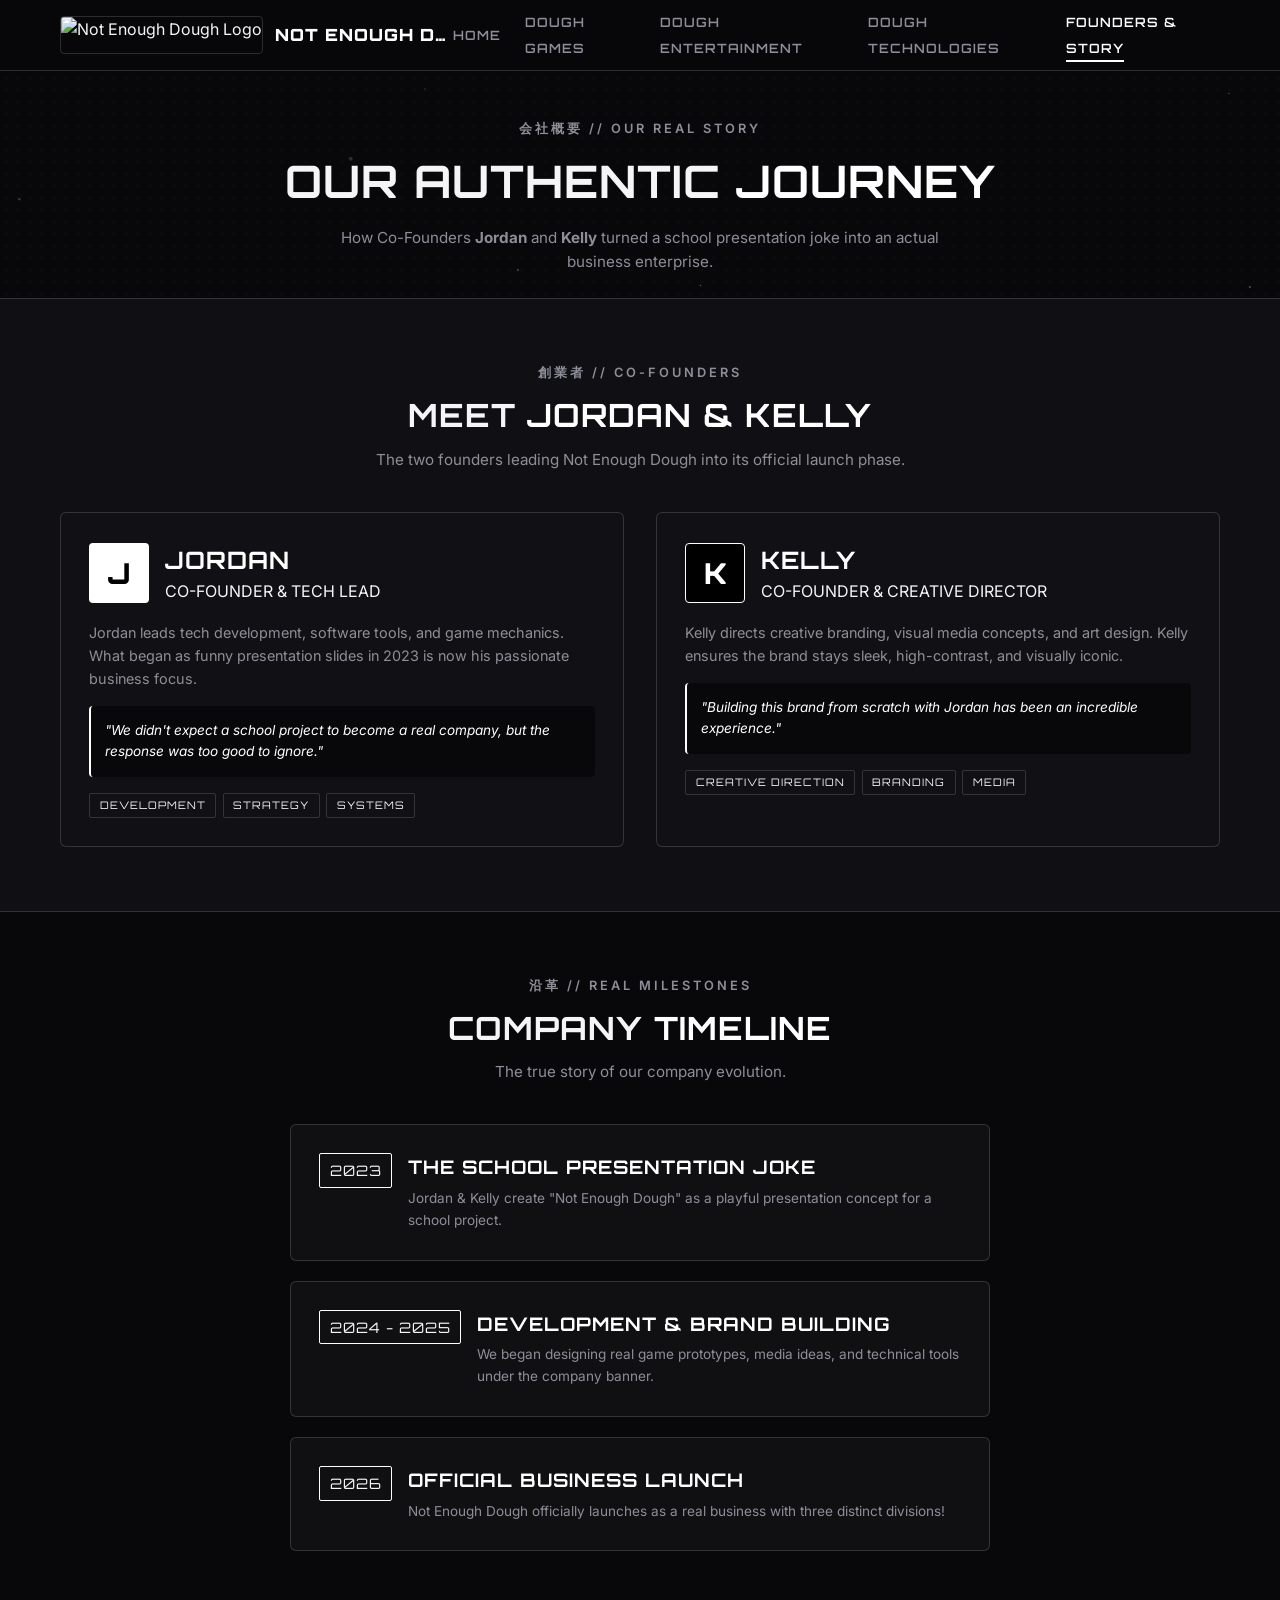
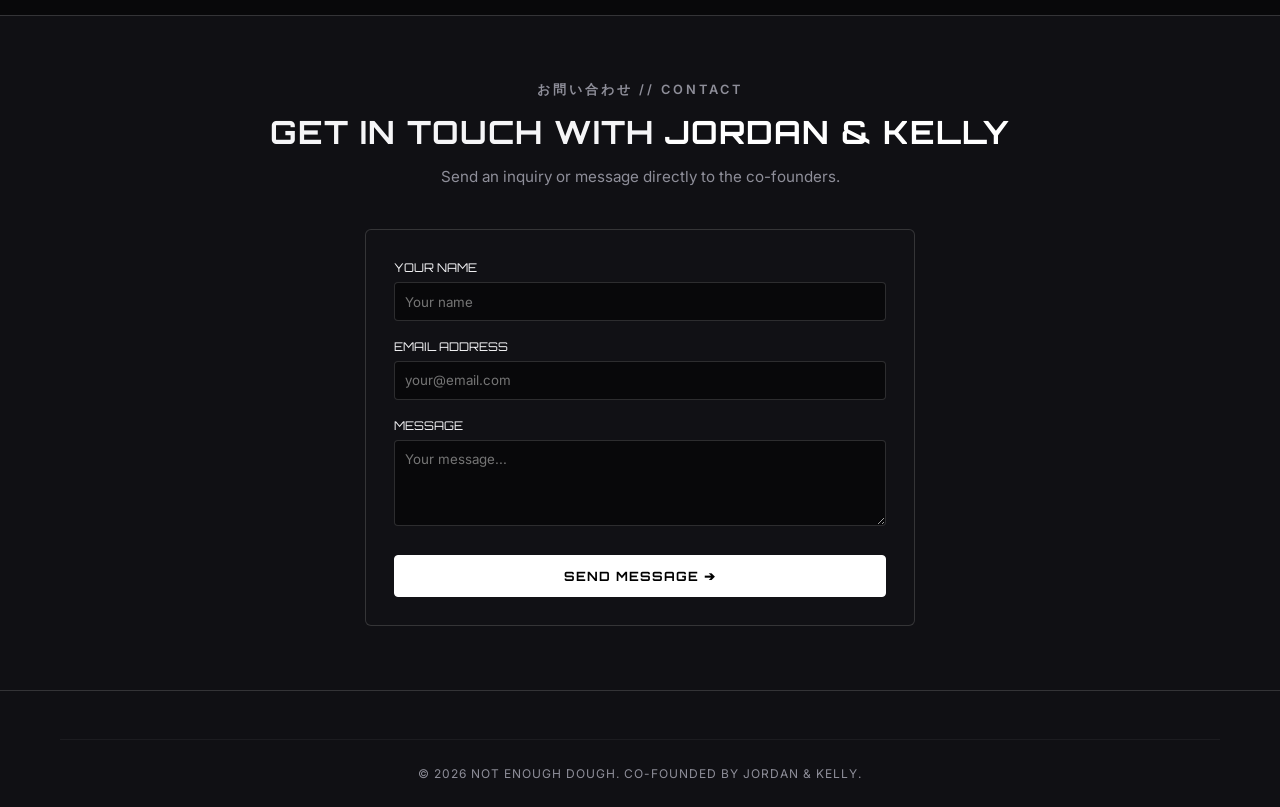
==== commit 2179dcaf: "Refactor Not Enough Dough site to authentic monochrome anime design - Updated company story across a" ====
--- a/about.html
+++ b/about.html
@@ -3,7 +3,7 @@
 <head>
   <meta charset="UTF-8">
   <meta name="viewport" content="width=device-width, initial-scale=1.0">
-  <title>ABOUT & CO-FOUNDERS | Jordan & Kelly | Not Enough Dough HQ</title>
+  <title>ABOUT & STORY | Jordan & Kelly | Not Enough Dough</title>
   <link rel="preconnect" href="https://fonts.googleapis.com">
   <link rel="preconnect" href="https://fonts.gstatic.com" crossorigin>
   <link href="https://fonts.googleapis.com/css2?family=Inter:wght@300;400;600;700&family=Orbitron:wght@400;600;800;900&display=swap" rel="stylesheet">
@@ -11,7 +11,7 @@
 </head>
 <body>
 
-  <!-- Overlay Halftone / Scanline Pattern -->
+  <!-- Overlay Pattern -->
   <div class="scanlines"></div>
 
   <!-- Navigation -->
@@ -24,158 +24,138 @@
 
       <nav>
         <ul class="nav-links">
-          <li><a href="index.html">Home Hub</a></li>
+          <li><a href="index.html">Home</a></li>
           <li><a href="games.html">Dough Games</a></li>
           <li><a href="entertainment.html">Dough Entertainment</a></li>
           <li><a href="technologies.html">Dough Technologies</a></li>
-          <li><a href="about.html" class="active">Founders & About</a></li>
+          <li><a href="about.html" class="active">Founders & Story</a></li>
         </ul>
       </nav>
 
-      <div class="nav-actions">
-        <button class="sound-toggle-btn">🔊 SOUND: ON</button>
-        <button class="mobile-toggle">☰</button>
-      </div>
+      <button class="mobile-toggle">☰</button>
     </div>
   </header>
 
   <main>
     <!-- Page Header -->
-    <section style="padding: 4rem 0 2rem; text-align: center;">
-      <div class="container">
-        <div class="japanese-title" style="margin-bottom: 0.5rem;">会社概要 // ABOUT SYNDICATE</div>
-        <h1 style="font-size: 3rem; margin-bottom: 0.75rem;">
-          THE STORY OF <span class="text-white">NOT ENOUGH DOUGH</span>
+    <section style="padding: 3rem 0 1.5rem; text-align: center;">
+      <div class="container">
+        <div class="japanese-title" style="margin-bottom: 0.4rem;">会社概要 // OUR REAL STORY</div>
+        <h1 style="font-size: 2.8rem; margin-bottom: 0.5rem;">
+          OUR AUTHENTIC <span class="text-white">JOURNEY</span>
         </h1>
-        <p style="color: var(--text-muted); max-width: 650px; margin: 0 auto; font-size: 1rem;">
-          How Co-Founders <strong>Jordan</strong> and <strong>Kelly</strong> turned a shared obsession with gaming, technology, and media into an unstoppable global empire.
+        <p style="color: var(--text-muted); max-width: 600px; margin: 0 auto; font-size: 0.95rem;">
+          How Co-Founders <strong>Jordan</strong> and <strong>Kelly</strong> turned a school presentation joke into an actual business enterprise.
         </p>
       </div>
     </section>
 
-    <!-- Co-Founders In-Depth Dossier -->
+    <!-- Co-Founders Dossier -->
     <section id="founders" style="background: var(--bg-secondary); border-top: 1px solid var(--border-color); border-bottom: 1px solid var(--border-color);">
       <div class="container">
         <div class="section-title">
-          <div class="japanese-title" style="margin-bottom: 0.5rem;">創業者 // DOSSIER</div>
-          <h2>THE <span class="text-white">CO-FOUNDERS</span></h2>
-          <p>Two visionary minds leading a global workforce across Games, Entertainment, and Technologies.</p>
+          <div class="japanese-title" style="margin-bottom: 0.4rem;">創業者 // CO-FOUNDERS</div>
+          <h2>MEET <span class="text-white">JORDAN & KELLY</span></h2>
+          <p>The two founders leading Not Enough Dough into its official launch phase.</p>
         </div>
 
         <div class="grid-2">
-          <!-- Jordan Detailed Card -->
+          <!-- Jordan Card -->
           <div class="card">
-            <div style="display:flex; align-items:center; gap:1.25rem; margin-bottom:1.25rem;">
-              <div class="founder-avatar" style="width:80px; height:80px; font-size:2.2rem;">J</div>
+            <div class="founder-header">
+              <div class="founder-avatar">J</div>
               <div>
-                <h3 class="text-white" style="font-size:1.8rem;">JORDAN</h3>
-                <div class="role" style="color:var(--text-muted); font-weight:bold;">CO-FOUNDER & CEO</div>
-                <div style="color:var(--text-muted); font-size:0.8rem; margin-top:0.2rem;">Chief Executive Officer & Chief Architect</div>
+                <h3 class="text-white" style="font-size:1.5rem;">JORDAN</h3>
+                <div class="role">CO-FOUNDER & TECH LEAD</div>
               </div>
             </div>
 
-            <p style="color:var(--text-muted); margin-bottom:1.25rem; font-size:0.95rem; line-height:1.6;">
-              Jordan oversees the global operational strategy, quantum tech infrastructure, and gaming division acquisitions. Known for his hyper-calculating vision and relentless drive, Jordan coined the slogan "There is never enough dough" during the company's inception.
+            <p style="color:var(--text-muted); margin-bottom:1rem; font-size:0.9rem;">
+              Jordan leads tech development, software tools, and game mechanics. What began as funny presentation slides in 2023 is now his passionate business focus.
             </p>
 
-            <div style="background:#08080a; padding:1rem; border-radius:4px; border-left:2px solid #ffffff; margin-bottom:1.25rem;">
-              <p style="font-style:italic; color:#fff; font-size:0.9rem;">
-                "We don't follow industry trends. We invent the technology, build the games, produce the films, and set the standard."
-              </p>
-            </div>
-
-            <h4 style="font-size:0.85rem; margin-bottom:0.75rem;" class="text-white">KEY SPECIALTIES:</h4>
+            <div style="background:#08080a; padding:0.85rem; border-radius:4px; border-left:2px solid #ffffff; margin-bottom:1rem;">
+              <p style="font-style:italic; color:#fff; font-size:0.85rem;">
+                "We didn't expect a school project to become a real company, but the response was too good to ignore."
+              </p>
+            </div>
+
             <div class="founder-tags">
-              <span class="tag">EXECUTIVE STRATEGY</span>
-              <span class="tag">SYSTEM ARCHITECTURE</span>
-              <span class="tag">QUANTUM COMPUTING</span>
-              <span class="tag">CAPITAL MARKETS</span>
-            </div>
-          </div>
-
-          <!-- Kelly Detailed Card -->
+              <span class="tag">DEVELOPMENT</span>
+              <span class="tag">STRATEGY</span>
+              <span class="tag">SYSTEMS</span>
+            </div>
+          </div>
+
+          <!-- Kelly Card -->
           <div class="card">
-            <div style="display:flex; align-items:center; gap:1.25rem; margin-bottom:1.25rem;">
-              <div class="founder-avatar" style="width:80px; height:80px; font-size:2.2rem; background:#000; color:#fff; border:1px solid #fff;">K</div>
+            <div class="founder-header">
+              <div class="founder-avatar" style="background:#000; color:#fff; border:1px solid #fff;">K</div>
               <div>
-                <h3 class="text-white" style="font-size:1.8rem;">KELLY</h3>
-                <div class="role" style="color:var(--text-muted); font-weight:bold;">CO-FOUNDER & CCO</div>
-                <div style="color:var(--text-muted); font-size:0.8rem; margin-top:0.2rem;">Chief Creative Officer & Media Director</div>
+                <h3 class="text-white" style="font-size:1.5rem;">KELLY</h3>
+                <div class="role">CO-FOUNDER & CREATIVE DIRECTOR</div>
               </div>
             </div>
 
-            <p style="color:var(--text-muted); margin-bottom:1.25rem; font-size:0.95rem; line-height:1.6;">
-              Kelly leads the creative mastermind behind Dough Entertainment, audio records, film productions, and brand identity. With an extraordinary eye for aesthetic perfection, Kelly ensures every user interaction feels futuristic, sleek, and unforgettable.
+            <p style="color:var(--text-muted); margin-bottom:1rem; font-size:0.9rem;">
+              Kelly directs creative branding, visual media concepts, and art design. Kelly ensures the brand stays sleek, high-contrast, and visually iconic.
             </p>
 
-            <div style="background:#08080a; padding:1rem; border-radius:4px; border-left:2px solid #ffffff; margin-bottom:1.25rem;">
-              <p style="font-style:italic; color:#fff; font-size:0.9rem;">
-                "Entertainment is emotion elevated by technology. When Jordan and I combine art with quantum code, magic happens."
-              </p>
-            </div>
-
-            <h4 style="font-size:0.85rem; margin-bottom:0.75rem;" class="text-white">KEY SPECIALTIES:</h4>
+            <div style="background:#08080a; padding:0.85rem; border-radius:4px; border-left:2px solid #ffffff; margin-bottom:1rem;">
+              <p style="font-style:italic; color:#fff; font-size:0.85rem;">
+                "Building this brand from scratch with Jordan has been an incredible experience."
+              </p>
+            </div>
+
             <div class="founder-tags">
               <span class="tag">CREATIVE DIRECTION</span>
-              <span class="tag">CINEMATIC PRODUCTION</span>
-              <span class="tag">BRAND SYNDICATION</span>
-              <span class="tag">AUDIO SYNTHESIS</span>
-            </div>
-          </div>
-        </div>
-      </div>
-    </section>
-
-    <!-- Company History & Milestones -->
+              <span class="tag">BRANDING</span>
+              <span class="tag">MEDIA</span>
+            </div>
+          </div>
+        </div>
+      </div>
+    </section>
+
+    <!-- Authentic Timeline -->
     <section id="timeline">
       <div class="container">
         <div class="section-title">
-          <div class="japanese-title" style="margin-bottom: 0.5rem;">沿革 // TIMELINE</div>
-          <h2>COMPANY <span class="text-white">HISTORY</span></h2>
-          <p>Key historical milestones from humble beginnings to a global syndicate.</p>
-        </div>
-
-        <div style="max-width: 800px; margin: 0 auto; display: flex; flex-direction: column; gap: 1.5rem;">
+          <div class="japanese-title" style="margin-bottom: 0.4rem;">沿革 // REAL MILESTONES</div>
+          <h2>COMPANY <span class="text-white">TIMELINE</span></h2>
+          <p>The true story of our company evolution.</p>
+        </div>
+
+        <div style="max-width: 700px; margin: 0 auto; display: flex; flex-direction: column; gap: 1.25rem;">
           <!-- Milestone 1 -->
-          <div class="card" style="display: flex; gap: 1.25rem; align-items: flex-start; flex-wrap: wrap;">
-            <div class="tag" style="font-size: 1rem; padding: 0.4rem 0.8rem; border-color: #fff;">2023</div>
+          <div class="card" style="display: flex; gap: 1rem; align-items: flex-start; flex-wrap: wrap;">
+            <div class="tag" style="font-size: 0.9rem; padding: 0.3rem 0.6rem; border-color: #fff;">2023</div>
             <div style="flex: 1;">
-              <h3 class="text-white">THE SPARK & FOUNDING</h3>
-              <p style="color: var(--text-muted); margin-top: 0.4rem; font-size: 0.9rem;">
-                Jordan and Kelly establish <em>Not Enough Dough</em> as an indie game studio and tech research lab. Initial prototypes for Dough Games receive viral recognition.
+              <h3 class="text-white">THE SCHOOL PRESENTATION JOKE</h3>
+              <p style="color: var(--text-muted); margin-top: 0.3rem; font-size: 0.85rem;">
+                Jordan & Kelly create "Not Enough Dough" as a playful presentation concept for a school project.
               </p>
             </div>
           </div>
 
           <!-- Milestone 2 -->
-          <div class="card" style="display: flex; gap: 1.25rem; align-items: flex-start; flex-wrap: wrap;">
-            <div class="tag" style="font-size: 1rem; padding: 0.4rem 0.8rem; border-color: #fff;">2024</div>
+          <div class="card" style="display: flex; gap: 1rem; align-items: flex-start; flex-wrap: wrap;">
+            <div class="tag" style="font-size: 0.9rem; padding: 0.3rem 0.6rem; border-color: #fff;">2024 - 2025</div>
             <div style="flex: 1;">
-              <h3 class="text-white">ENTERTAINMENT SYNDICATION</h3>
-              <p style="color: var(--text-muted); margin-top: 0.4rem; font-size: 0.9rem;">
-                Launch of Dough Entertainment. The podcast network hits #1 in 30 countries, and Dough Records drops its first platinum soundtrack.
+              <h3 class="text-white">DEVELOPMENT & BRAND BUILDING</h3>
+              <p style="color: var(--text-muted); margin-top: 0.3rem; font-size: 0.85rem;">
+                We began designing real game prototypes, media ideas, and technical tools under the company banner.
               </p>
             </div>
           </div>
 
           <!-- Milestone 3 -->
-          <div class="card" style="display: flex; gap: 1.25rem; align-items: flex-start; flex-wrap: wrap;">
-            <div class="tag" style="font-size: 1rem; padding: 0.4rem 0.8rem; border-color: #fff;">2025</div>
+          <div class="card" style="display: flex; gap: 1rem; align-items: flex-start; flex-wrap: wrap;">
+            <div class="tag" style="font-size: 0.9rem; padding: 0.3rem 0.6rem; border-color: #fff;">2026</div>
             <div style="flex: 1;">
-              <h3 class="text-white">DOUGH TECHNOLOGIES BREAKTHROUGH</h3>
-              <p style="color: var(--text-muted); margin-top: 0.4rem; font-size: 0.9rem;">
-                Deployment of the DoughAI Neural Engine and Quantum Bake serverless network, providing infrastructure for millions of active users.
-              </p>
-            </div>
-          </div>
-
-          <!-- Milestone 4 -->
-          <div class="card" style="display: flex; gap: 1.25rem; align-items: flex-start; flex-wrap: wrap;">
-            <div class="tag" style="font-size: 1rem; padding: 0.4rem 0.8rem; border-color: #fff;">2026</div>
-            <div style="flex: 1;">
-              <h3 class="text-white">GLOBAL HQ EXPANSION</h3>
-              <p style="color: var(--text-muted); margin-top: 0.4rem; font-size: 0.9rem;">
-                Not Enough Dough operates three thriving divisions globally under Jordan & Kelly's leadership, breaking industry records day after day.
+              <h3 class="text-white">OFFICIAL BUSINESS LAUNCH</h3>
+              <p style="color: var(--text-muted); margin-top: 0.3rem; font-size: 0.85rem;">
+                Not Enough Dough officially launches as a real business with three distinct divisions!
               </p>
             </div>
           </div>
@@ -187,39 +167,29 @@
     <section style="background: var(--bg-secondary); border-top: 1px solid var(--border-color);">
       <div class="container">
         <div class="section-title">
-          <div class="japanese-title" style="margin-bottom: 0.5rem;">お問い合わせ // CONTACT</div>
-          <h2>CONNECT WITH <span class="text-white">NOT ENOUGH DOUGH HQ</span></h2>
-          <p>Inquiries for partnerships, press, or executive meetings with Jordan & Kelly.</p>
-        </div>
-
-        <div class="card" style="max-width: 600px; margin: 0 auto;">
-          <form onsubmit="event.preventDefault(); alert('Inquiry successfully transmitted to Jordan & Kelly at Not Enough Dough HQ!');" style="display: flex; flex-direction: column; gap: 1.25rem;">
+          <div class="japanese-title" style="margin-bottom: 0.4rem;">お問い合わせ // CONTACT</div>
+          <h2>GET IN TOUCH WITH <span class="text-white">JORDAN & KELLY</span></h2>
+          <p>Send an inquiry or message directly to the co-founders.</p>
+        </div>
+
+        <div class="card" style="max-width: 550px; margin: 0 auto;">
+          <form onsubmit="event.preventDefault(); alert('Message sent to Jordan & Kelly at Not Enough Dough!');" style="display: flex; flex-direction: column; gap: 1rem;">
             <div>
-              <label style="display: block; font-family: var(--font-heading); font-size: 0.8rem; margin-bottom: 0.4rem; color: var(--text-primary);">YOUR NAME / ENTITY</label>
-              <input type="text" placeholder="e.g. Partner / Media" required style="width: 100%; padding: 0.75rem; background: #08080a; border: 1px solid var(--border-color); color: #fff; border-radius: 4px; font-family: inherit;">
+              <label style="display: block; font-family: var(--font-heading); font-size: 0.75rem; margin-bottom: 0.3rem; color: var(--text-primary);">YOUR NAME</label>
+              <input type="text" placeholder="Your name" required style="width: 100%; padding: 0.65rem; background: #08080a; border: 1px solid var(--border-color); color: #fff; border-radius: 4px; font-family: inherit;">
             </div>
 
             <div>
-              <label style="display: block; font-family: var(--font-heading); font-size: 0.8rem; margin-bottom: 0.4rem; color: var(--text-primary);">EMAIL ADDRESS</label>
-              <input type="email" placeholder="partner@domain.com" required style="width: 100%; padding: 0.75rem; background: #08080a; border: 1px solid var(--border-color); color: #fff; border-radius: 4px; font-family: inherit;">
+              <label style="display: block; font-family: var(--font-heading); font-size: 0.75rem; margin-bottom: 0.3rem; color: var(--text-primary);">EMAIL ADDRESS</label>
+              <input type="email" placeholder="your@email.com" required style="width: 100%; padding: 0.65rem; background: #08080a; border: 1px solid var(--border-color); color: #fff; border-radius: 4px; font-family: inherit;">
             </div>
 
             <div>
-              <label style="display: block; font-family: var(--font-heading); font-size: 0.8rem; margin-bottom: 0.4rem; color: var(--text-primary);">TARGET DIVISION</label>
-              <select style="width: 100%; padding: 0.75rem; background: #08080a; border: 1px solid var(--border-color); color: #fff; border-radius: 4px; font-family: inherit;">
-                <option>General Executive HQ (Jordan & Kelly)</option>
-                <option>Dough Games Division</option>
-                <option>Dough Entertainment Division</option>
-                <option>Dough Technologies Division</option>
-              </select>
-            </div>
-
-            <div>
-              <label style="display: block; font-family: var(--font-heading); font-size: 0.8rem; margin-bottom: 0.4rem; color: var(--text-primary);">MESSAGE</label>
-              <textarea rows="4" placeholder="State your business..." required style="width: 100%; padding: 0.75rem; background: #08080a; border: 1px solid var(--border-color); color: #fff; border-radius: 4px; font-family: inherit;"></textarea>
-            </div>
-
-            <button type="submit" class="btn btn-primary" style="margin-top: 0.5rem;">TRANSMIT TO HQ ➔</button>
+              <label style="display: block; font-family: var(--font-heading); font-size: 0.75rem; margin-bottom: 0.3rem; color: var(--text-primary);">MESSAGE</label>
+              <textarea rows="4" placeholder="Your message..." required style="width: 100%; padding: 0.65rem; background: #08080a; border: 1px solid var(--border-color); color: #fff; border-radius: 4px; font-family: inherit;"></textarea>
+            </div>
+
+            <button type="submit" class="btn btn-primary" style="margin-top: 0.3rem;">SEND MESSAGE ➔</button>
           </form>
         </div>
       </div>
@@ -230,7 +200,7 @@
   <footer>
     <div class="container">
       <div class="footer-bottom">
-        <p>&copy; 2026 NOT ENOUGH DOUGH HQ. FOUNDED BY JORDAN & KELLY.</p>
+        <p>&copy; 2026 NOT ENOUGH DOUGH. CO-FOUNDED BY JORDAN & KELLY.</p>
       </div>
     </div>
   </footer>
--- a/css/style.css
+++ b/css/style.css
@@ -1,4 +1,4 @@
-/* --- NOT ENOUGH DOUGH - BLACK & WHITE ANME / MANGA DARK THEME --- */
+/* --- NOT ENOUGH DOUGH - BLACK & WHITE ANIME DARK THEME (NO OVERFLOW & CLEAN LAYOUT) --- */
 :root {
   --bg-primary: #08080a;
   --bg-secondary: #101014;
@@ -8,14 +8,13 @@
   --text-muted: #8e8e99;
   --border-color: rgba(255, 255, 255, 0.15);
   --border-strong: #ffffff;
-  --accent-ink: #ffffff;
   --font-heading: 'Orbitron', -apple-system, BlinkMacSystemFont, sans-serif;
   --font-body: 'Inter', -apple-system, BlinkMacSystemFont, sans-serif;
   --transition-fast: 0.2s ease;
   --transition-normal: 0.3s cubic-bezier(0.16, 1, 0.3, 1);
 }
 
-* {
+*, *::before, *::after {
   margin: 0;
   padding: 0;
   box-sizing: border-box;
@@ -24,6 +23,7 @@
 html {
   scroll-behavior: smooth;
   font-size: 16px;
+  overflow-x: hidden;
 }
 
 body {
@@ -35,10 +35,10 @@
   display: flex;
   flex-direction: column;
   line-height: 1.6;
-  -webkit-font-smoothing: antialiased;
-}
-
-/* Background Canvas Particles (Monochrome floating ink dots) */
+  width: 100%;
+}
+
+/* Background Canvas */
 #bg-canvas {
   position: fixed;
   top: 0;
@@ -49,7 +49,7 @@
   pointer-events: none;
 }
 
-/* Subtle manga halftone pattern overlay */
+/* Halftone pattern overlay */
 .scanlines {
   position: fixed;
   top: 0;
@@ -63,20 +63,21 @@
   opacity: 0.7;
 }
 
-/* Typography & General Utilities */
+/* Typography & Layout Container */
 h1, h2, h3, h4, h5, h6 {
   font-family: var(--font-heading);
   letter-spacing: 1px;
   text-transform: uppercase;
   color: var(--text-primary);
+  word-wrap: break-word;
 }
 
 .text-white { color: #ffffff; }
 .text-muted { color: var(--text-muted); }
 
 .japanese-title {
-  font-size: 0.85rem;
-  letter-spacing: 4px;
+  font-size: 0.8rem;
+  letter-spacing: 3px;
   color: var(--text-muted);
   font-weight: 600;
   text-transform: uppercase;
@@ -84,63 +85,62 @@
 
 .container {
   width: 100%;
-  max-width: 1280px;
+  max-width: 1200px;
   margin: 0 auto;
-  padding: 0 1.5rem;
-}
-
-/* Header & Navigation */
+  padding: 0 1.25rem;
+}
+
+/* Header & Navbar */
 .navbar {
   position: sticky;
   top: 0;
   z-index: 1000;
-  background: rgba(8, 8, 10, 0.92);
+  background: rgba(8, 8, 10, 0.95);
   backdrop-filter: blur(16px);
   border-bottom: 1px solid var(--border-color);
-  transition: var(--transition-normal);
+  width: 100%;
 }
 
 .navbar .container {
   display: flex;
   justify-content: space-between;
   align-items: center;
-  height: 80px;
+  height: 70px;
 }
 
 .logo-brand {
   display: flex;
   align-items: center;
-  gap: 1rem;
+  gap: 0.75rem;
   text-decoration: none;
   color: var(--text-primary);
+  max-width: 70%;
 }
 
 .logo-brand img {
-  height: 44px;
+  height: 38px;
   width: auto;
   border-radius: 4px;
   border: 1px solid var(--border-color);
-  transition: transform var(--transition-fast);
-}
-
-.logo-brand:hover img {
-  transform: scale(1.05);
-  border-color: #fff;
+  flex-shrink: 0;
 }
 
 .logo-brand .brand-title {
   font-family: var(--font-heading);
   font-weight: 900;
-  font-size: 1.15rem;
-  letter-spacing: 1.5px;
+  font-size: 1.05rem;
+  letter-spacing: 1px;
   color: #fff;
   text-transform: uppercase;
+  white-space: nowrap;
+  overflow: hidden;
+  text-overflow: ellipsis;
 }
 
 .nav-links {
   display: flex;
   align-items: center;
-  gap: 2rem;
+  gap: 1.5rem;
   list-style: none;
 }
 
@@ -148,12 +148,12 @@
   color: var(--text-muted);
   text-decoration: none;
   font-family: var(--font-heading);
-  font-size: 0.85rem;
+  font-size: 0.8rem;
   font-weight: 600;
   text-transform: uppercase;
-  letter-spacing: 1.5px;
+  letter-spacing: 1px;
   position: relative;
-  padding: 0.5rem 0;
+  padding: 0.4rem 0;
   transition: var(--transition-fast);
 }
 
@@ -178,36 +178,15 @@
   width: 100%;
 }
 
-.nav-actions {
-  display: flex;
-  align-items: center;
-  gap: 1rem;
-}
-
-.sound-toggle-btn, .mobile-toggle {
+.mobile-toggle {
+  display: none;
   background: transparent;
   border: 1px solid var(--border-color);
   color: var(--text-primary);
-  padding: 0.5rem 0.9rem;
+  padding: 0.4rem 0.75rem;
   border-radius: 4px;
   cursor: pointer;
-  font-family: var(--font-heading);
-  font-size: 0.8rem;
-  letter-spacing: 1px;
-  display: flex;
-  align-items: center;
-  gap: 0.5rem;
-  transition: var(--transition-fast);
-}
-
-.sound-toggle-btn:hover, .mobile-toggle:hover {
-  border-color: #ffffff;
-  background: #ffffff;
-  color: #000000;
-}
-
-.mobile-toggle {
-  display: none;
+  font-size: 1.2rem;
 }
 
 /* Monochrome Buttons */
@@ -215,17 +194,18 @@
   display: inline-flex;
   align-items: center;
   justify-content: center;
-  gap: 0.75rem;
-  padding: 0.8rem 1.75rem;
+  gap: 0.5rem;
+  padding: 0.75rem 1.5rem;
   font-family: var(--font-heading);
-  font-size: 0.85rem;
+  font-size: 0.8rem;
   font-weight: 700;
   text-transform: uppercase;
-  letter-spacing: 1.5px;
+  letter-spacing: 1px;
   text-decoration: none;
   border-radius: 4px;
   cursor: pointer;
   transition: all var(--transition-normal);
+  max-width: 100%;
 }
 
 .btn-primary {
@@ -236,8 +216,6 @@
 
 .btn-primary:hover {
   background: #e0e0e0;
-  transform: translateY(-2px);
-  box-shadow: 0 6px 20px rgba(255, 255, 255, 0.2);
 }
 
 .btn-outline {
@@ -249,42 +227,42 @@
 .btn-outline:hover {
   border-color: #ffffff;
   background: rgba(255, 255, 255, 0.1);
-  transform: translateY(-2px);
 }
 
 /* Hero Section */
 .hero {
   position: relative;
-  padding: 6rem 0 4rem;
-  display: flex;
-  align-items: center;
-  min-height: calc(100vh - 80px);
+  padding: 4rem 0 3rem;
+  display: flex;
+  align-items: center;
+  width: 100%;
 }
 
 .hero-grid {
   display: grid;
   grid-template-columns: 1fr 1fr;
-  gap: 4rem;
-  align-items: center;
+  gap: 3rem;
+  align-items: center;
+  width: 100%;
 }
 
 .hero-content h1 {
-  font-size: 3.2rem;
+  font-size: 2.8rem;
   line-height: 1.15;
-  margin-bottom: 1.5rem;
+  margin-bottom: 1.25rem;
   font-weight: 900;
 }
 
 .hero-content p {
-  font-size: 1.1rem;
-  color: var(--text-muted);
-  margin-bottom: 2.5rem;
-  max-width: 540px;
+  font-size: 1rem;
+  color: var(--text-muted);
+  margin-bottom: 2rem;
+  max-width: 500px;
 }
 
 .hero-actions {
   display: flex;
-  gap: 1.25rem;
+  gap: 1rem;
   flex-wrap: wrap;
 }
 
@@ -293,89 +271,68 @@
   display: flex;
   justify-content: center;
   align-items: center;
+  width: 100%;
 }
 
 .hero-logo-frame {
-  position: relative;
-  border-radius: 8px;
+  width: 100%;
+  max-width: 420px;
+  border-radius: 6px;
   padding: 6px;
   background: #121216;
   border: 1px solid var(--border-color);
-  box-shadow: 0 10px 40px rgba(0, 0, 0, 0.8);
 }
 
 .hero-logo-frame img {
   width: 100%;
-  max-width: 460px;
   height: auto;
   border-radius: 4px;
   display: block;
+  object-fit: contain;
 }
 
 /* Responsive Grids */
 .grid-3 {
   display: grid;
-  grid-template-columns: repeat(auto-fit, minmax(300px, 1fr));
-  gap: 2rem;
+  grid-template-columns: repeat(auto-fit, minmax(280px, 1fr));
+  gap: 1.5rem;
+  width: 100%;
 }
 
 .grid-2 {
   display: grid;
-  grid-template-columns: repeat(auto-fit, minmax(380px, 1fr));
-  gap: 2.5rem;
-}
-
-/* Manga Black & White Cards */
+  grid-template-columns: repeat(auto-fit, minmax(320px, 1fr));
+  gap: 2rem;
+  width: 100%;
+}
+
+/* Cards */
 .card {
   background: var(--bg-card);
   border: 1px solid var(--border-color);
   border-radius: 6px;
-  padding: 2.25rem;
+  padding: 1.75rem;
   position: relative;
   overflow: hidden;
-  backdrop-filter: blur(8px);
   transition: all var(--transition-normal);
+  width: 100%;
 }
 
 .card:hover {
   background: var(--bg-card-hover);
   border-color: #ffffff;
-  transform: translateY(-4px);
-  box-shadow: 0 10px 30px rgba(0, 0, 0, 0.6);
-}
-
-.card::before {
-  content: '';
-  position: absolute;
-  top: 0;
-  left: 0;
-  width: 100%;
-  height: 2px;
-  background: #ffffff;
-  opacity: 0;
-  transition: opacity var(--transition-fast);
-}
-
-.card:hover::before {
-  opacity: 1;
-}
-
-/* Founders Section */
-.founder-card {
-  display: flex;
-  flex-direction: column;
-  gap: 1.5rem;
 }
 
 .founder-header {
   display: flex;
   align-items: center;
-  gap: 1.25rem;
+  gap: 1rem;
+  margin-bottom: 1rem;
 }
 
 .founder-avatar {
-  width: 72px;
-  height: 72px;
+  width: 60px;
+  height: 60px;
   border-radius: 4px;
   background: #ffffff;
   color: #000000;
@@ -384,180 +341,134 @@
   justify-content: center;
   font-family: var(--font-heading);
   font-weight: 900;
-  font-size: 2rem;
-  border: 1px solid #ffffff;
+  font-size: 1.8rem;
+  flex-shrink: 0;
 }
 
 .founder-info h3 {
-  font-size: 1.4rem;
-  color: #ffffff;
+  font-size: 1.3rem;
 }
 
 .founder-info .role {
   color: var(--text-muted);
-  font-size: 0.8rem;
+  font-size: 0.75rem;
   font-weight: 600;
   letter-spacing: 1px;
-  text-transform: uppercase;
-}
-
-.founder-bio {
-  color: var(--text-muted);
-  font-size: 0.95rem;
 }
 
 .founder-tags {
   display: flex;
   flex-wrap: wrap;
-  gap: 0.5rem;
+  gap: 0.4rem;
+  margin-top: 1rem;
 }
 
 .tag {
   background: transparent;
   border: 1px solid var(--border-color);
-  padding: 0.25rem 0.75rem;
+  padding: 0.2rem 0.6rem;
   border-radius: 2px;
-  font-size: 0.7rem;
+  font-size: 0.65rem;
   font-family: var(--font-heading);
   color: var(--text-primary);
   letter-spacing: 1px;
 }
 
-/* Division Hub Cards */
-.division-card .division-icon {
-  font-size: 2.5rem;
-  margin-bottom: 1.25rem;
-  display: inline-block;
-}
-
-.division-card h3 {
-  font-size: 1.6rem;
-  margin-bottom: 0.75rem;
-}
-
-.division-card p {
-  color: var(--text-muted);
-  margin-bottom: 1.5rem;
-}
-
-/* Stats Counter Section */
+/* Stats Counter Bar */
 .stats-bar {
   background: var(--bg-secondary);
   border-top: 1px solid var(--border-color);
   border-bottom: 1px solid var(--border-color);
-  padding: 3rem 0;
-  margin: 4rem 0;
+  padding: 2.5rem 0;
+  margin: 3rem 0;
+  width: 100%;
 }
 
 .stats-grid {
   display: grid;
-  grid-template-columns: repeat(auto-fit, minmax(180px, 1fr));
-  gap: 2rem;
+  grid-template-columns: repeat(auto-fit, minmax(160px, 1fr));
+  gap: 1.5rem;
   text-align: center;
 }
 
 .stat-item .number {
   font-family: var(--font-heading);
-  font-size: 2.8rem;
+  font-size: 2.2rem;
   font-weight: 900;
   color: #ffffff;
   line-height: 1;
-  margin-bottom: 0.5rem;
+  margin-bottom: 0.4rem;
 }
 
 .stat-item .label {
   color: var(--text-muted);
-  font-size: 0.8rem;
+  font-size: 0.75rem;
   text-transform: uppercase;
-  letter-spacing: 1.5px;
+  letter-spacing: 1px;
 }
 
 /* Sections General */
 section {
-  padding: 5rem 0;
+  padding: 4rem 0;
+  width: 100%;
 }
 
 .section-title {
   text-align: center;
-  margin-bottom: 3.5rem;
+  margin-bottom: 2.5rem;
 }
 
 .section-title h2 {
-  font-size: 2.4rem;
-  margin-bottom: 0.5rem;
+  font-size: 2rem;
+  margin-bottom: 0.4rem;
 }
 
 .section-title p {
   color: var(--text-muted);
-  font-size: 1rem;
-  max-width: 600px;
+  font-size: 0.95rem;
+  max-width: 550px;
   margin: 0 auto;
 }
 
-/* Interactive Components */
-/* Manga Black Terminal */
+/* Interactive Components Fit */
 .terminal-window {
   background: #000000;
   border: 1px solid var(--border-color);
   border-radius: 4px;
-  box-shadow: 0 10px 30px rgba(0,0,0,0.9);
+  width: 100%;
+  max-width: 100%;
   overflow: hidden;
-  font-family: 'Courier New', Courier, monospace;
 }
 
 .terminal-header {
   background: #121216;
-  padding: 0.6rem 1rem;
+  padding: 0.5rem 0.85rem;
   display: flex;
   align-items: center;
   justify-content: space-between;
   border-bottom: 1px solid var(--border-color);
 }
 
-.terminal-dots {
-  display: flex;
-  gap: 0.4rem;
-}
-
-.dot {
-  width: 10px;
-  height: 10px;
-  border-radius: 50%;
-  background: #ffffff;
-  opacity: 0.3;
-}
-
-.terminal-title {
-  color: var(--text-muted);
-  font-size: 0.75rem;
-  letter-spacing: 1px;
-}
-
 .terminal-body {
-  padding: 1.25rem;
-  height: 320px;
+  padding: 1rem;
+  height: 280px;
   overflow-y: auto;
   color: #f0f0f5;
   display: flex;
   flex-direction: column;
-  gap: 0.4rem;
+  gap: 0.35rem;
 }
 
 .terminal-line {
   line-height: 1.4;
-  word-break: break-all;
-  font-size: 0.95rem;
+  word-break: break-word;
+  font-size: 0.85rem;
 }
 
 .terminal-input-row {
   display: flex;
   align-items: center;
   gap: 0.5rem;
-}
-
-.terminal-prompt {
-  color: #ffffff;
-  font-weight: bold;
 }
 
 .terminal-input {
@@ -565,32 +476,38 @@
   border: none;
   color: #ffffff;
   font-family: inherit;
-  font-size: 0.95rem;
+  font-size: 0.85rem;
   outline: none;
   flex: 1;
-}
-
-/* Canvas Mini Game */
+  width: 100%;
+}
+
+/* Canvas Mini Game Responsive Container */
 .game-container {
   display: flex;
   flex-direction: column;
   align-items: center;
-  gap: 1.5rem;
+  gap: 1.25rem;
+  width: 100%;
 }
 
 #game-canvas {
   background: #000000;
   border: 1px solid var(--border-color);
   border-radius: 4px;
-  max-width: 100%;
+  width: 100%;
+  max-width: 640px;
+  height: auto;
+  aspect-ratio: 16 / 9;
 }
 
 .game-controls {
   display: flex;
-  gap: 1rem;
+  gap: 0.75rem;
   align-items: center;
   flex-wrap: wrap;
   justify-content: center;
+  width: 100%;
 }
 
 /* Footer */
@@ -598,41 +515,41 @@
   margin-top: auto;
   background: var(--bg-secondary);
   border-top: 1px solid var(--border-color);
-  padding: 4rem 0 2rem;
+  padding: 3rem 0 1.5rem;
+  width: 100%;
 }
 
 .footer-grid {
   display: grid;
   grid-template-columns: 2fr repeat(3, 1fr);
-  gap: 3rem;
-  margin-bottom: 3rem;
+  gap: 2rem;
+  margin-bottom: 2rem;
 }
 
 .footer-brand p {
   color: var(--text-muted);
-  margin-top: 1rem;
-  font-size: 0.9rem;
+  margin-top: 0.75rem;
+  font-size: 0.85rem;
 }
 
 .footer-column h4 {
   color: var(--text-primary);
-  font-size: 0.9rem;
-  margin-bottom: 1.25rem;
-  letter-spacing: 1.5px;
+  font-size: 0.85rem;
+  margin-bottom: 1rem;
+  letter-spacing: 1px;
 }
 
 .footer-column ul {
   list-style: none;
   display: flex;
   flex-direction: column;
-  gap: 0.75rem;
+  gap: 0.5rem;
 }
 
 .footer-column a {
   color: var(--text-muted);
   text-decoration: none;
-  font-size: 0.85rem;
-  transition: var(--transition-fast);
+  font-size: 0.8rem;
 }
 
 .footer-column a:hover {
@@ -641,23 +558,23 @@
 
 .footer-bottom {
   text-align: center;
-  padding-top: 2rem;
+  padding-top: 1.5rem;
   border-top: 1px solid rgba(255, 255, 255, 0.05);
   color: var(--text-muted);
-  font-size: 0.8rem;
-  letter-spacing: 1px;
-}
-
-/* Comprehensive Device & Aspect Ratio Optimizations */
-@media (max-width: 1024px) {
+  font-size: 0.75rem;
+  letter-spacing: 1px;
+}
+
+/* Responsive & Mobile Fixes */
+@media (max-width: 900px) {
   .hero-grid {
     grid-template-columns: 1fr;
     text-align: center;
-    gap: 3rem;
+    gap: 2.5rem;
   }
 
   .hero-content p {
-    margin: 0 auto 2.5rem;
+    margin: 0 auto 1.5rem;
   }
 
   .hero-actions {
@@ -669,16 +586,16 @@
   }
 }
 
-@media (max-width: 768px) {
+@media (max-width: 680px) {
   .nav-links {
     position: fixed;
-    top: 80px;
+    top: 70px;
     right: -100%;
-    width: 240px;
-    height: calc(100vh - 80px);
+    width: 220px;
+    height: calc(100vh - 70px);
     background: var(--bg-secondary);
     flex-direction: column;
-    padding: 2rem;
+    padding: 1.5rem;
     align-items: flex-start;
     border-left: 1px solid var(--border-color);
     transition: right var(--transition-normal);
@@ -689,15 +606,15 @@
   }
 
   .mobile-toggle {
-    display: flex;
+    display: block;
   }
 
   .hero-content h1 {
-    font-size: 2.2rem;
+    font-size: 2rem;
   }
 
   .section-title h2 {
-    font-size: 1.8rem;
+    font-size: 1.6rem;
   }
 
   .footer-grid {
@@ -707,11 +624,7 @@
 
 @media (max-width: 480px) {
   .container {
-    padding: 0 1rem;
-  }
-
-  .hero-content h1 {
-    font-size: 1.8rem;
+    padding: 0 0.85rem;
   }
 
   .btn {
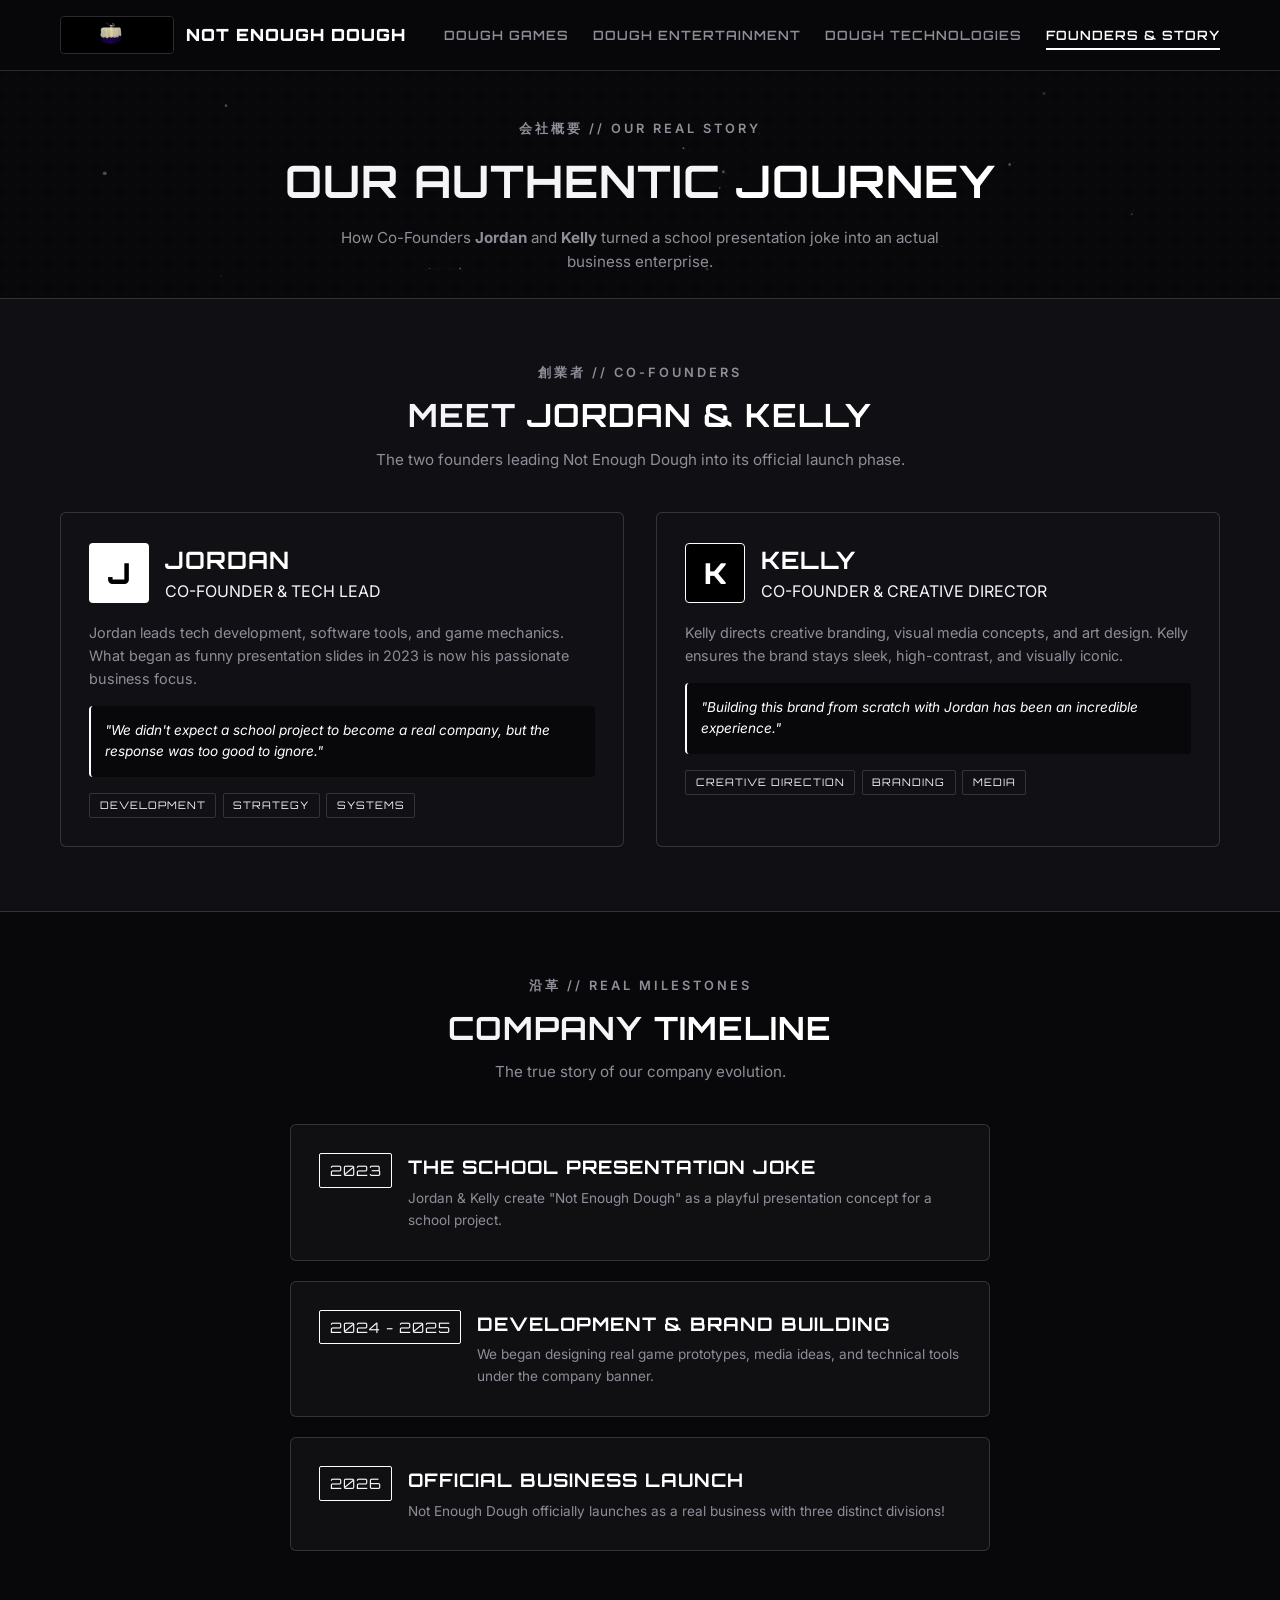
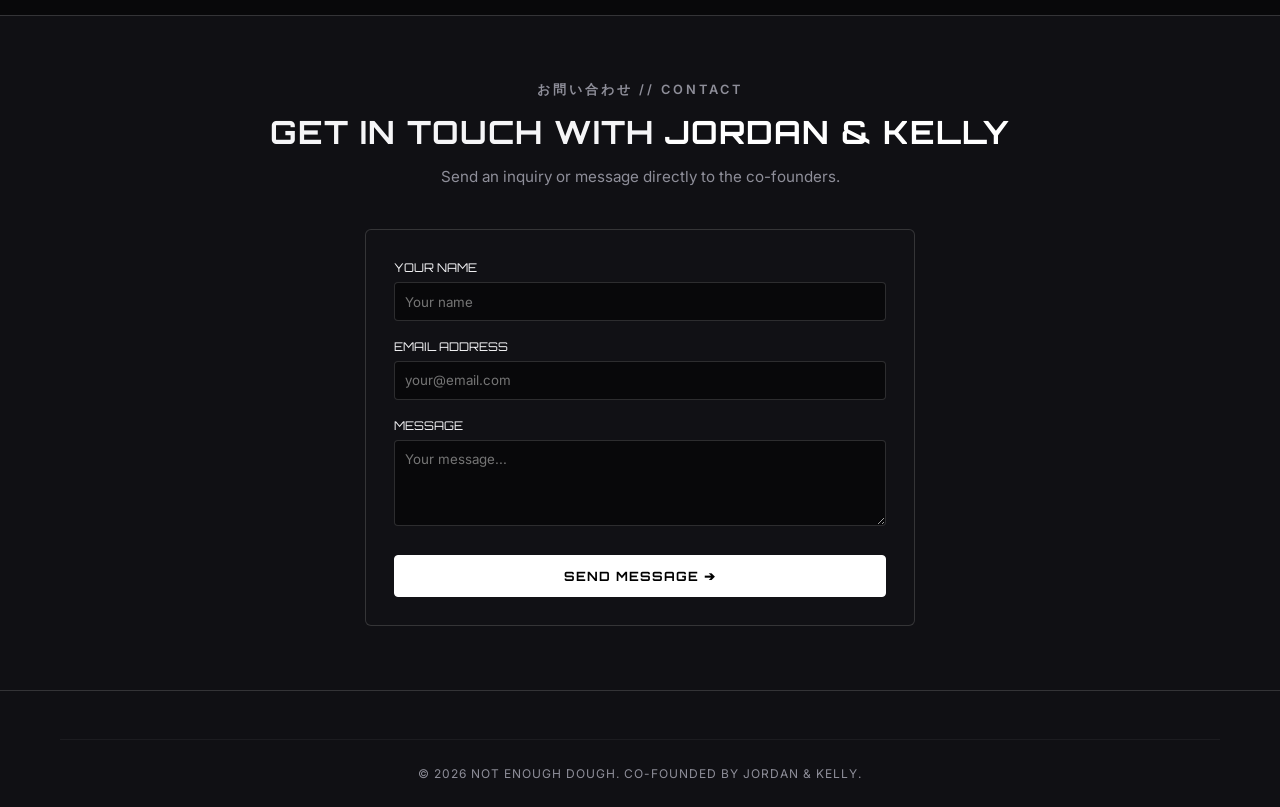
==== commit 3d4c88b6: "Remove Home link from header nav across all pages Co-authored-by: Kozjo09 <191341916+Kozjo09@users.n" ====
--- a/about.html
+++ b/about.html
@@ -24,7 +24,6 @@
 
       <nav>
         <ul class="nav-links">
-          <li><a href="index.html">Home</a></li>
           <li><a href="games.html">Dough Games</a></li>
           <li><a href="entertainment.html">Dough Entertainment</a></li>
           <li><a href="technologies.html">Dough Technologies</a></li>
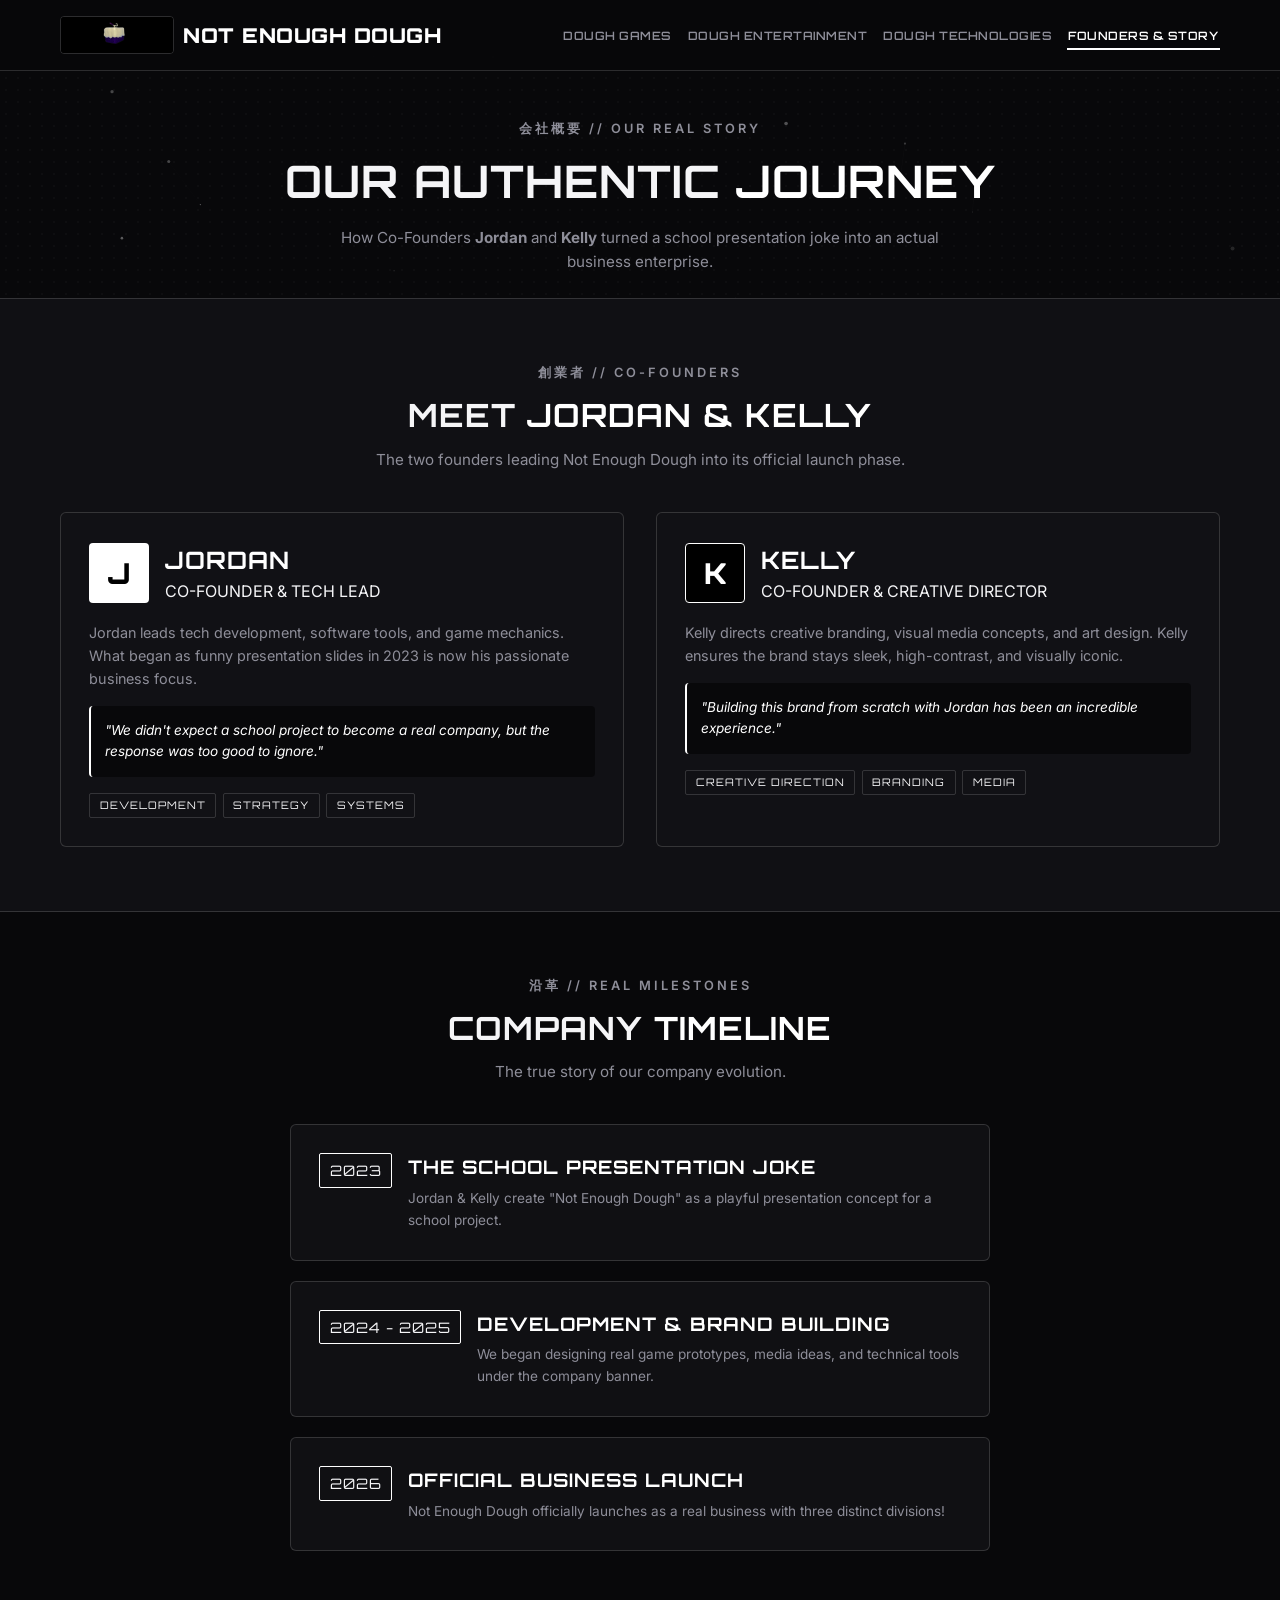
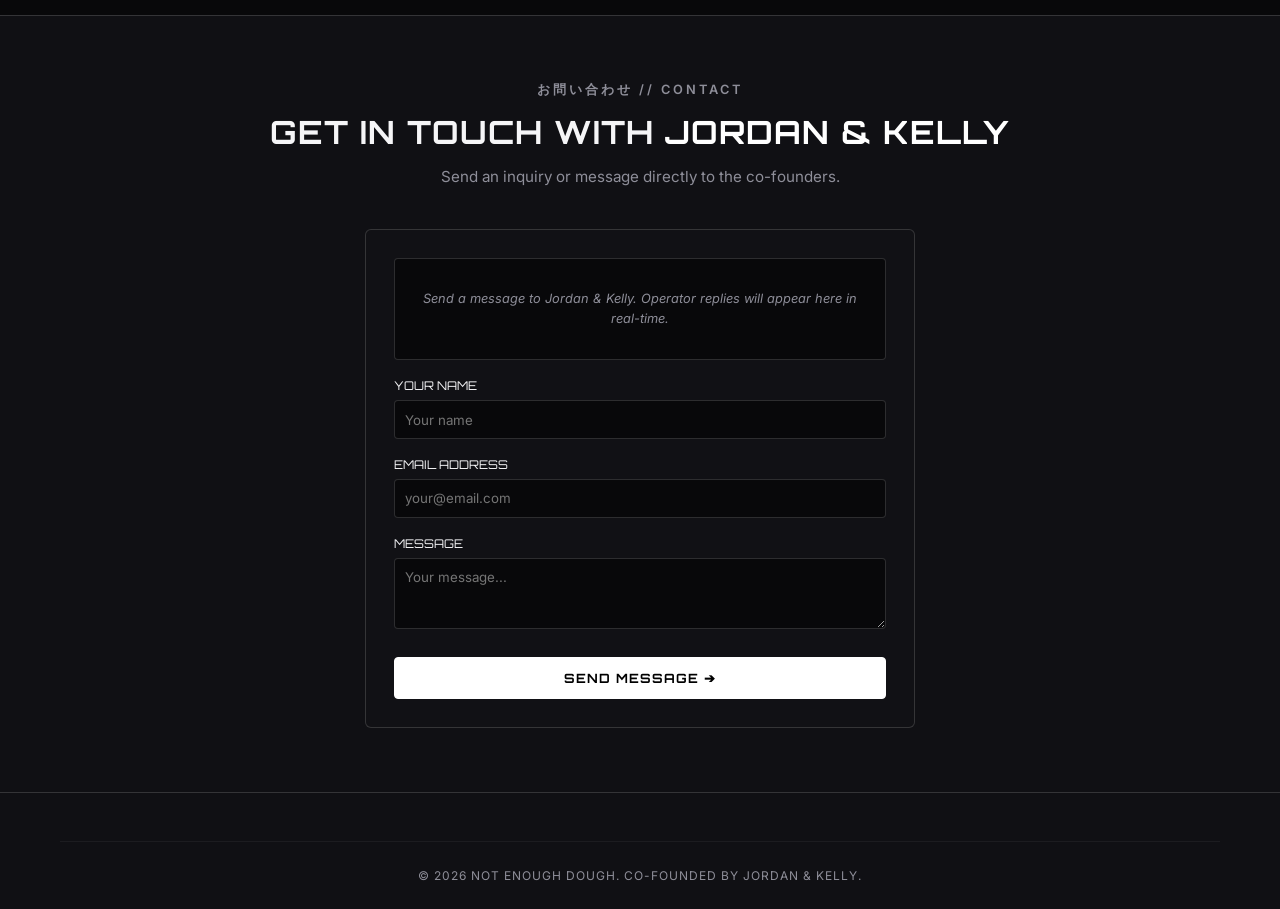
==== commit 915e643f: "feat: integrate Crisp Chat in headless mode for contact/chat page - Load Crisp script in head of abo" ====
--- a/about.html
+++ b/about.html
@@ -8,6 +8,19 @@
   <link rel="preconnect" href="https://fonts.gstatic.com" crossorigin>
   <link href="https://fonts.googleapis.com/css2?family=Inter:wght@300;400;600;700&family=Orbitron:wght@400;600;800;900&display=swap" rel="stylesheet">
   <link rel="stylesheet" href="css/style.css">
+  <!-- Crisp Chat Integration (Headless Mode) -->
+  <script type="text/javascript">
+    window.$crisp = [];
+    window.CRISP_WEBSITE_ID = "4ee21232-7c6f-4b5e-b6da-64e8adaba1e4";
+    (function() {
+      var d = document;
+      var s = d.createElement("script");
+      s.src = "https://client.crisp.chat/l.js";
+      s.async = 1;
+      d.getElementsByTagName("head")[0].appendChild(s);
+    })();
+    $crisp.push(["do", "chat:hide"]);
+  </script>
 </head>
 <body>
 
@@ -172,23 +185,30 @@
         </div>
 
         <div class="card" style="max-width: 550px; margin: 0 auto;">
-          <form onsubmit="event.preventDefault(); alert('Message sent to Jordan & Kelly at Not Enough Dough!');" style="display: flex; flex-direction: column; gap: 1rem;">
+          <!-- Custom Chat Message Container -->
+          <div id="chat-messages" class="chat-messages">
+            <div class="chat-empty-notice">
+              Send a message to Jordan & Kelly. Operator replies will appear here in real-time.
+            </div>
+          </div>
+
+          <form id="chat-form" style="display: flex; flex-direction: column; gap: 1rem;">
             <div>
               <label style="display: block; font-family: var(--font-heading); font-size: 0.75rem; margin-bottom: 0.3rem; color: var(--text-primary);">YOUR NAME</label>
-              <input type="text" placeholder="Your name" required style="width: 100%; padding: 0.65rem; background: #08080a; border: 1px solid var(--border-color); color: #fff; border-radius: 4px; font-family: inherit;">
+              <input type="text" id="chat-name" placeholder="Your name" style="width: 100%; padding: 0.65rem; background: #08080a; border: 1px solid var(--border-color); color: #fff; border-radius: 4px; font-family: inherit;">
             </div>
 
             <div>
               <label style="display: block; font-family: var(--font-heading); font-size: 0.75rem; margin-bottom: 0.3rem; color: var(--text-primary);">EMAIL ADDRESS</label>
-              <input type="email" placeholder="your@email.com" required style="width: 100%; padding: 0.65rem; background: #08080a; border: 1px solid var(--border-color); color: #fff; border-radius: 4px; font-family: inherit;">
+              <input type="email" id="chat-email" placeholder="your@email.com" style="width: 100%; padding: 0.65rem; background: #08080a; border: 1px solid var(--border-color); color: #fff; border-radius: 4px; font-family: inherit;">
             </div>
 
             <div>
               <label style="display: block; font-family: var(--font-heading); font-size: 0.75rem; margin-bottom: 0.3rem; color: var(--text-primary);">MESSAGE</label>
-              <textarea rows="4" placeholder="Your message..." required style="width: 100%; padding: 0.65rem; background: #08080a; border: 1px solid var(--border-color); color: #fff; border-radius: 4px; font-family: inherit;"></textarea>
-            </div>
-
-            <button type="submit" class="btn btn-primary" style="margin-top: 0.3rem;">SEND MESSAGE ➔</button>
+              <textarea id="chat-message" rows="3" placeholder="Your message..." required style="width: 100%; padding: 0.65rem; background: #08080a; border: 1px solid var(--border-color); color: #fff; border-radius: 4px; font-family: inherit;"></textarea>
+            </div>
+
+            <button type="submit" id="chat-submit" class="btn btn-primary" style="margin-top: 0.3rem;">SEND MESSAGE ➔</button>
           </form>
         </div>
       </div>
--- a/css/style.css
+++ b/css/style.css
@@ -106,15 +106,17 @@
   justify-content: space-between;
   align-items: center;
   height: 70px;
+  gap: clamp(0.5rem, 1.2vw, 1.25rem);
 }
 
 .logo-brand {
   display: flex;
   align-items: center;
-  gap: 0.75rem;
+  gap: 0.6rem;
   text-decoration: none;
   color: var(--text-primary);
-  max-width: 70%;
+  flex-shrink: 1;
+  min-width: 0;
 }
 
 .logo-brand img {
@@ -128,11 +130,12 @@
 .logo-brand .brand-title {
   font-family: var(--font-heading);
   font-weight: 900;
-  font-size: 1.05rem;
-  letter-spacing: 1px;
+  font-size: clamp(0.9rem, 1.6vw, 1.35rem);
+  letter-spacing: 0.5px;
   color: #fff;
   text-transform: uppercase;
   white-space: nowrap;
+  flex-shrink: 1;
   overflow: hidden;
   text-overflow: ellipsis;
 }
@@ -140,20 +143,22 @@
 .nav-links {
   display: flex;
   align-items: center;
-  gap: 1.5rem;
+  gap: clamp(0.35rem, 1vw, 0.85rem);
   list-style: none;
+  flex-shrink: 0;
 }
 
 .nav-links a {
   color: var(--text-muted);
   text-decoration: none;
   font-family: var(--font-heading);
-  font-size: 0.8rem;
+  font-size: clamp(0.7rem, 0.9vw, 0.825rem);
   font-weight: 600;
   text-transform: uppercase;
-  letter-spacing: 1px;
+  letter-spacing: 0.5px;
   position: relative;
-  padding: 0.4rem 0;
+  padding: 0.4rem 0.1rem;
+  white-space: nowrap;
   transition: var(--transition-fast);
 }
 
@@ -187,6 +192,8 @@
   border-radius: 4px;
   cursor: pointer;
   font-size: 1.2rem;
+  line-height: 1;
+  flex-shrink: 0;
 }
 
 /* Monochrome Buttons */
@@ -586,7 +593,7 @@
   }
 }
 
-@media (max-width: 680px) {
+@media (max-width: 960px) {
   .nav-links {
     position: fixed;
     top: 70px;
@@ -595,18 +602,29 @@
     height: calc(100vh - 70px);
     background: var(--bg-secondary);
     flex-direction: column;
+    gap: 1.25rem;
     padding: 1.5rem;
     align-items: flex-start;
     border-left: 1px solid var(--border-color);
     transition: right var(--transition-normal);
   }
 
+  .nav-links a {
+    font-size: 0.85rem;
+    white-space: normal;
+  }
+
   .nav-links.active {
     right: 0;
   }
 
+  .navbar .container {
+    gap: 1rem;
+  }
+
   .mobile-toggle {
     display: block;
+    flex-shrink: 0;
   }
 
   .hero-content h1 {
@@ -627,6 +645,28 @@
     padding: 0 0.85rem;
   }
 
+  .navbar .container {
+    gap: 0.5rem;
+  }
+
+  .logo-brand {
+    gap: 0.4rem;
+  }
+
+  .logo-brand img {
+    height: 32px;
+  }
+
+  .logo-brand .brand-title {
+    font-size: clamp(0.75rem, 4.2vw, 1.05rem);
+    letter-spacing: 0px;
+  }
+
+  .mobile-toggle {
+    padding: 0.35rem 0.6rem;
+    font-size: 1.1rem;
+  }
+
   .btn {
     width: 100%;
   }
@@ -635,3 +675,65 @@
     grid-template-columns: 1fr;
   }
 }
+
+/* Custom Crisp Chat Message Container */
+.chat-messages {
+  display: flex;
+  flex-direction: column;
+  gap: 0.75rem;
+  max-height: 280px;
+  overflow-y: auto;
+  padding: 0.85rem;
+  background: #08080a;
+  border: 1px solid var(--border-color);
+  border-radius: 4px;
+  margin-bottom: 1rem;
+}
+
+.chat-message {
+  max-width: 85%;
+  padding: 0.65rem 0.85rem;
+  border-radius: 4px;
+  font-size: 0.85rem;
+  line-height: 1.4;
+  word-break: break-word;
+}
+
+.chat-message .chat-sender {
+  font-family: var(--font-heading);
+  font-size: 0.65rem;
+  margin-bottom: 0.25rem;
+  letter-spacing: 0.5px;
+  text-transform: uppercase;
+}
+
+.chat-message.user-message {
+  align-self: flex-end;
+  background: #18181c;
+  border: 1px solid var(--border-color);
+  color: #ffffff;
+}
+
+.chat-message.user-message .chat-sender {
+  color: var(--text-muted);
+}
+
+.chat-message.operator-message {
+  align-self: flex-start;
+  background: #000000;
+  border: 1px solid #ffffff;
+  color: #ffffff;
+}
+
+.chat-message.operator-message .chat-sender {
+  color: #ffffff;
+}
+
+.chat-empty-notice {
+  color: var(--text-muted);
+  font-size: 0.8rem;
+  text-align: center;
+  font-style: italic;
+  margin: auto 0;
+  padding: 1rem 0;
+}
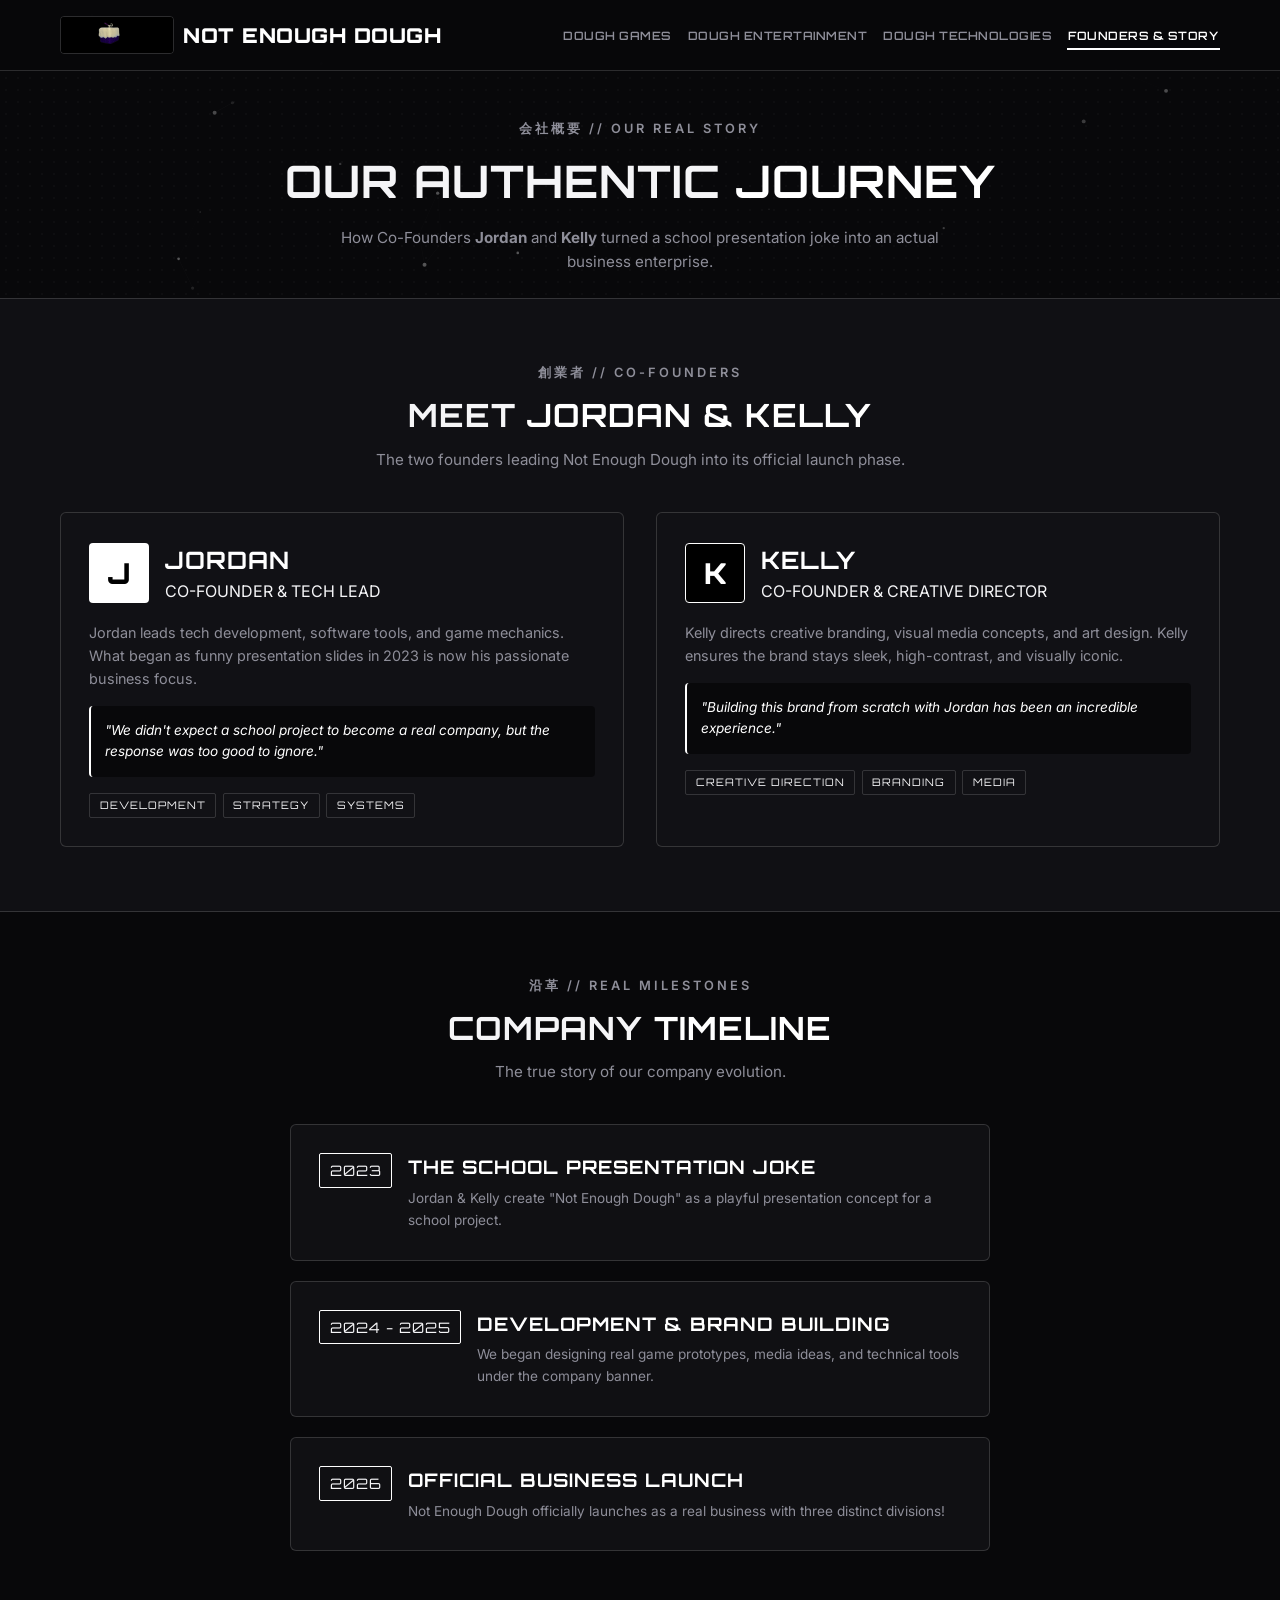
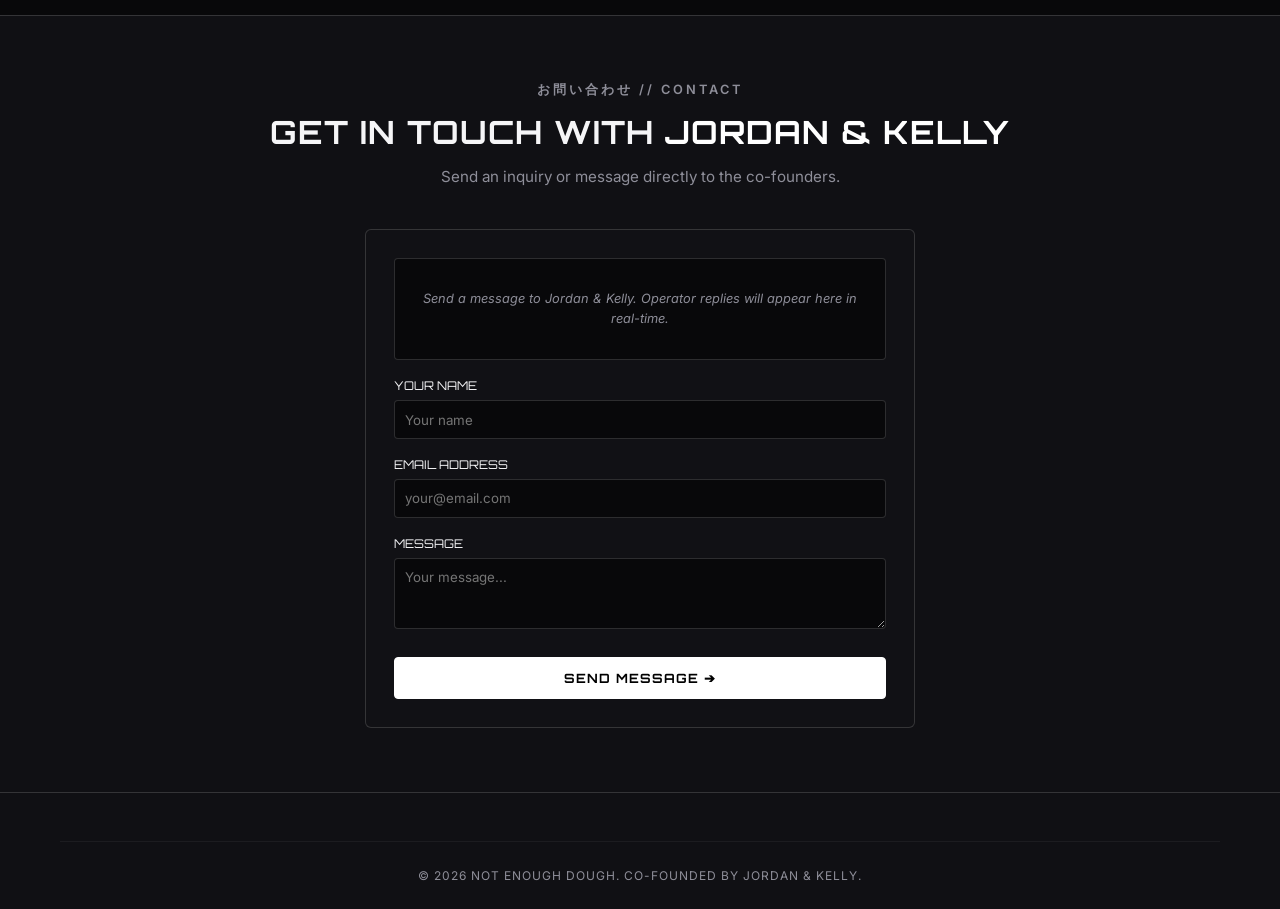
==== commit ca429e9a: "Apply Glitch Inside font to all Dough Games navigation links, titles, and buttons Co-authored-by: Ko" ====
--- a/about.html
+++ b/about.html
@@ -37,7 +37,7 @@
 
       <nav>
         <ul class="nav-links">
-          <li><a href="games.html">Dough Games</a></li>
+          <li><a href="games.html" class="font-glitch">Dough Games</a></li>
           <li><a href="entertainment.html">Dough Entertainment</a></li>
           <li><a href="technologies.html">Dough Technologies</a></li>
           <li><a href="about.html" class="active">Founders & Story</a></li>
--- a/css/style.css
+++ b/css/style.css
@@ -1,3 +1,10 @@
+@font-face {
+  font-family: 'Glitch Inside';
+  src: url('../fonts/Glitch inside.otf') format('opentype');
+  font-weight: normal;
+  font-style: normal;
+}
+
 /* --- NOT ENOUGH DOUGH - BLACK & WHITE ANIME DARK THEME (NO OVERFLOW & CLEAN LAYOUT) --- */
 :root {
   --bg-primary: #08080a;
@@ -9,6 +16,7 @@
   --border-color: rgba(255, 255, 255, 0.15);
   --border-strong: #ffffff;
   --font-heading: 'Orbitron', -apple-system, BlinkMacSystemFont, sans-serif;
+  --font-glitch: 'Glitch Inside', 'Orbitron', -apple-system, BlinkMacSystemFont, sans-serif;
   --font-body: 'Inter', -apple-system, BlinkMacSystemFont, sans-serif;
   --transition-fast: 0.2s ease;
   --transition-normal: 0.3s cubic-bezier(0.16, 1, 0.3, 1);
@@ -737,3 +745,11 @@
   margin: auto 0;
   padding: 1rem 0;
 }
+
+
+/* Dough Games Font */
+.dough-games-title,
+.font-glitch {
+  font-family: var(--font-glitch);
+  letter-spacing: 2px;
+}
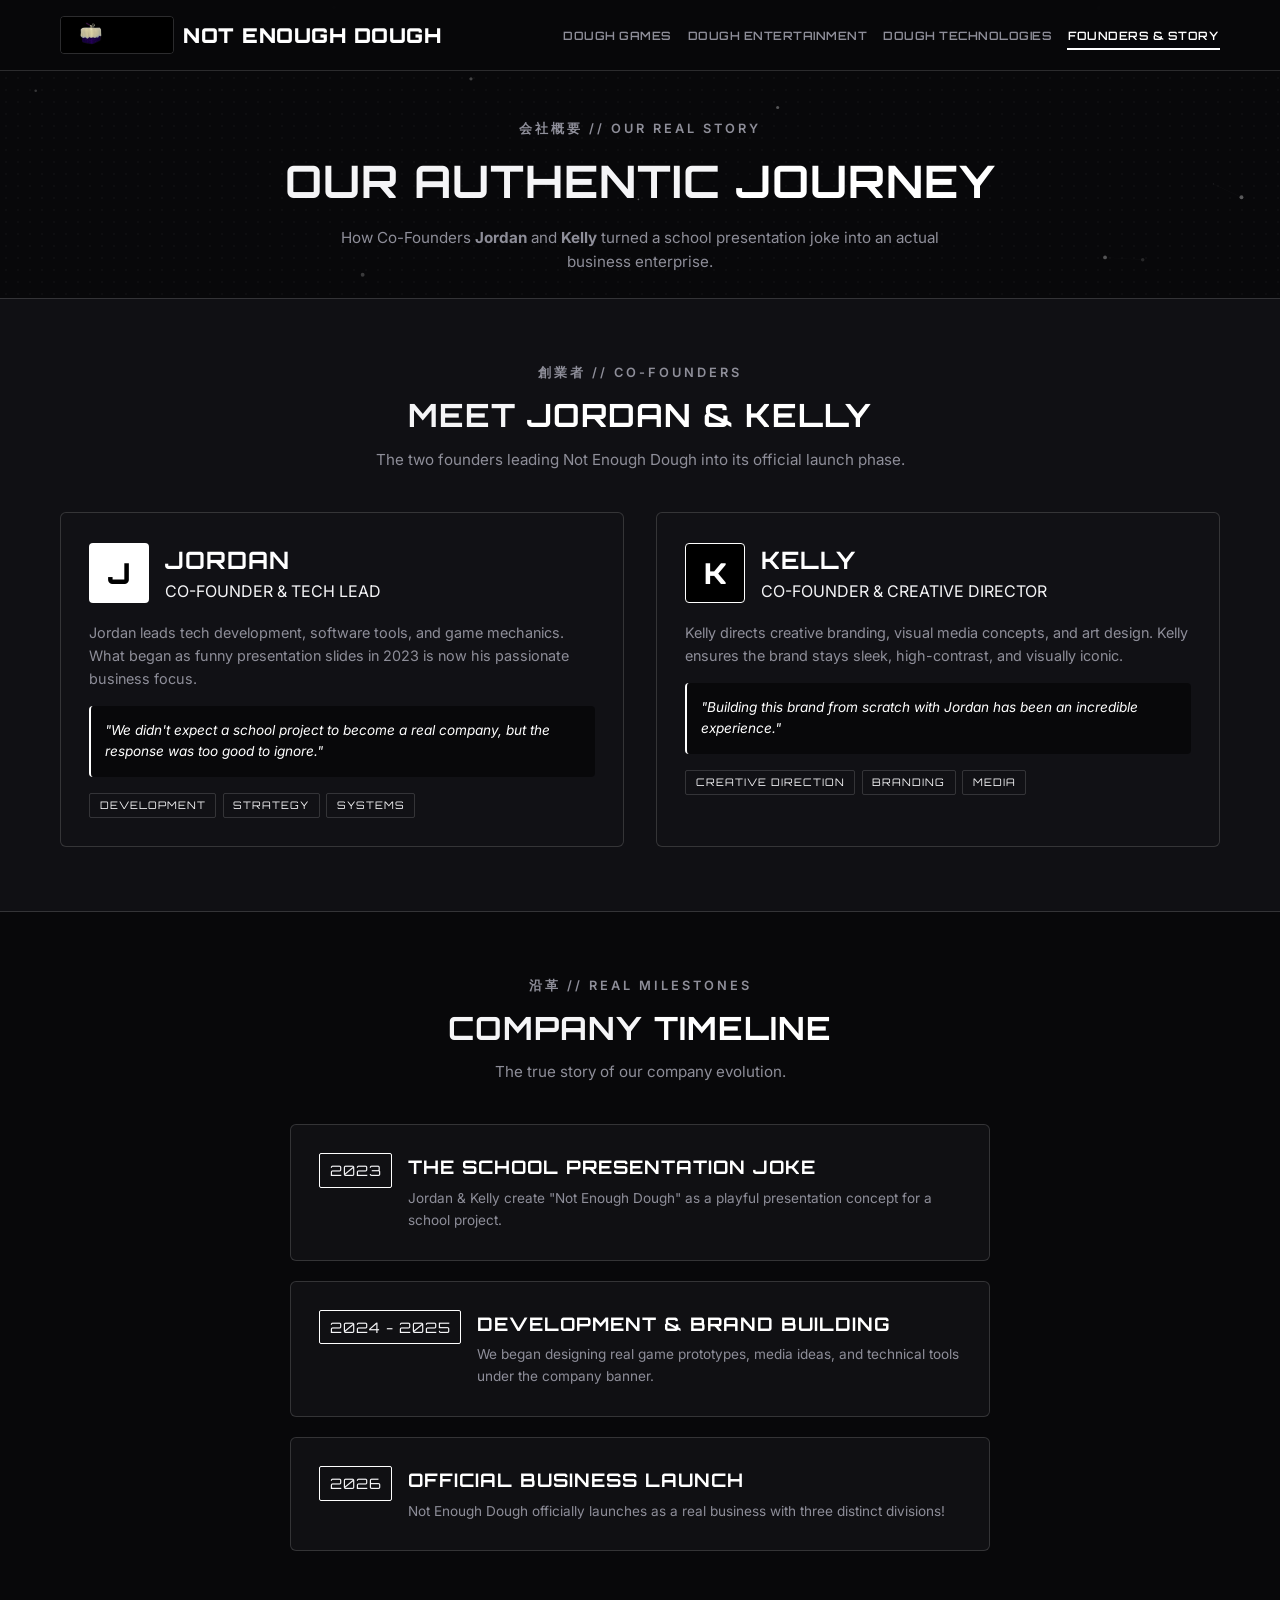
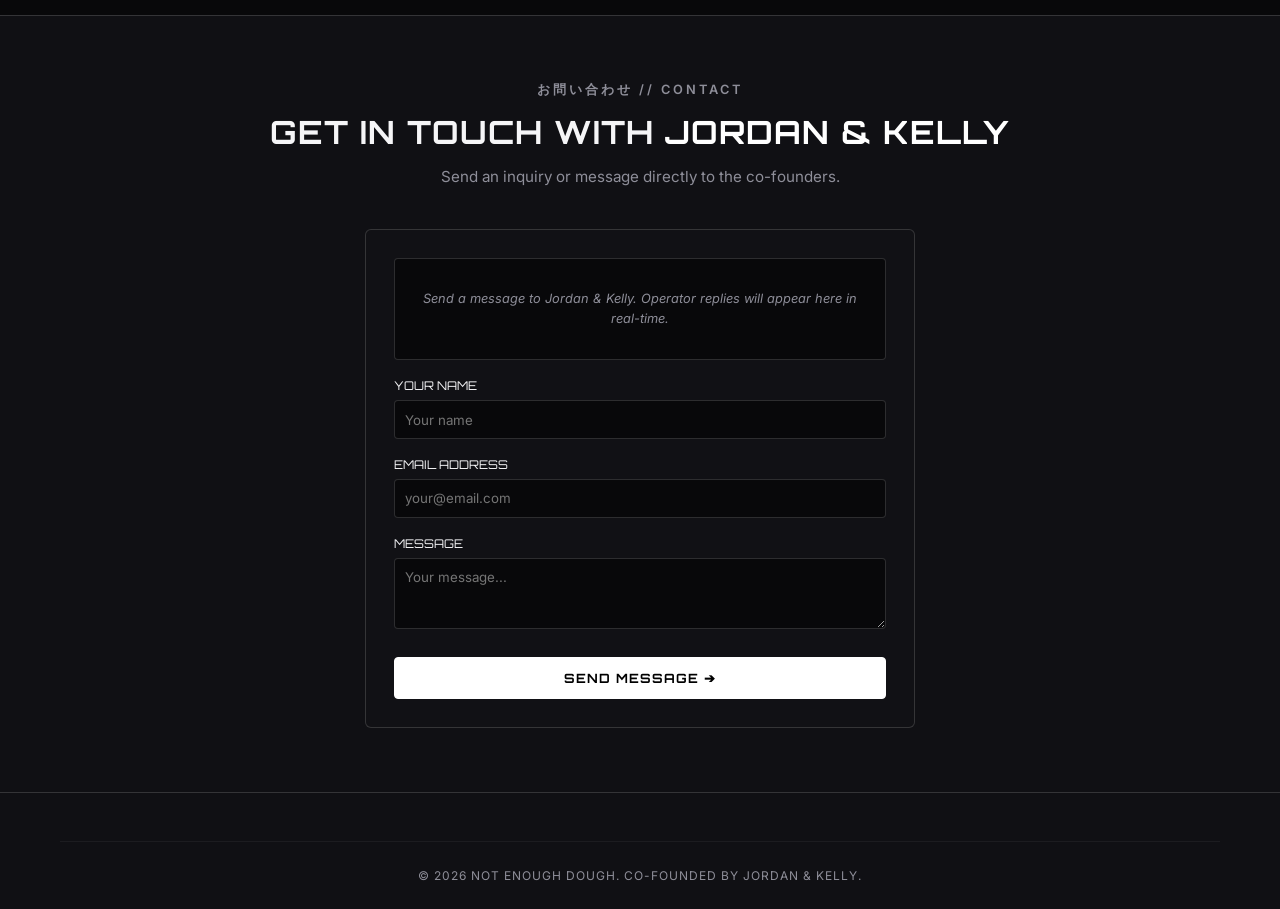
==== commit cd20e76e: "Add files via upload" ====
--- a/about.html
+++ b/about.html
@@ -3,6 +3,8 @@
 <head>
   <meta charset="UTF-8">
   <meta name="viewport" content="width=device-width, initial-scale=1.0">
+  <link rel="icon" type="image/jpeg" href="assets/logo-black.jpg">
+  <link rel="apple-touch-icon" href="assets/logo-black.jpg">
   <title>ABOUT & STORY | Jordan & Kelly | Not Enough Dough</title>
   <link rel="preconnect" href="https://fonts.googleapis.com">
   <link rel="preconnect" href="https://fonts.gstatic.com" crossorigin>
--- a/css/style.css
+++ b/css/style.css
@@ -753,3 +753,44 @@
   font-family: var(--font-glitch);
   letter-spacing: 2px;
 }
+
+/* Platform Text Logos (AnimeMax & StreamMax) */
+.platform-card-header {
+  display: flex;
+  align-items: center;
+  gap: 0.75rem;
+  margin-bottom: 0.75rem;
+}
+
+.platform-favicon {
+  width: 28px;
+  height: 28px;
+  border-radius: 4px;
+  object-fit: contain;
+  flex-shrink: 0;
+  border: 1px solid var(--border-color);
+  background: #000000;
+}
+
+.logo-text-animemax,
+.logo-text-streammax {
+  font-family: var(--font-heading);
+  font-weight: 900;
+  font-size: 1.6rem;
+  letter-spacing: 0.5px;
+  font-style: italic;
+  display: inline-flex;
+  align-items: center;
+  line-height: 1;
+  text-transform: uppercase;
+}
+
+.logo-text-animemax .highlight,
+.logo-text-streammax .highlight {
+  color: var(--text-primary);
+}
+
+.logo-text-animemax .main,
+.logo-text-streammax .main {
+  color: #ffffff;
+}
